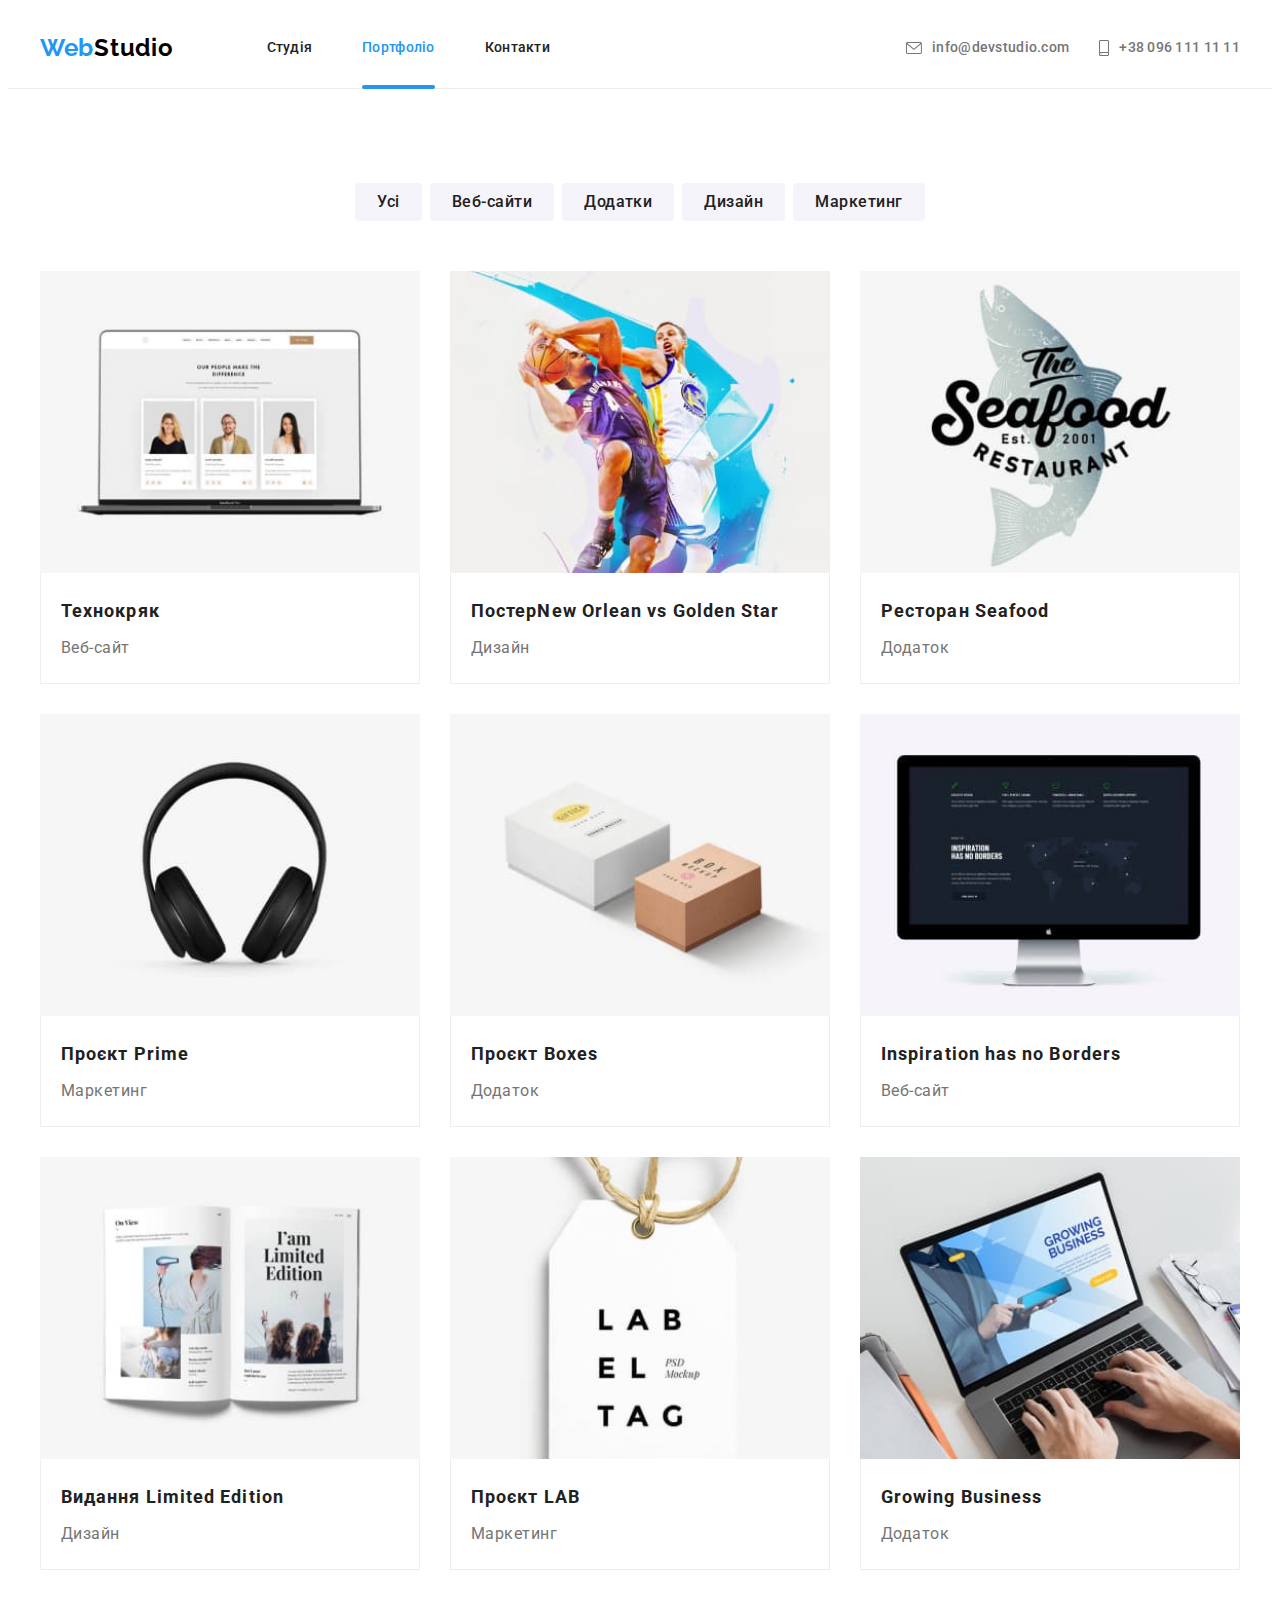
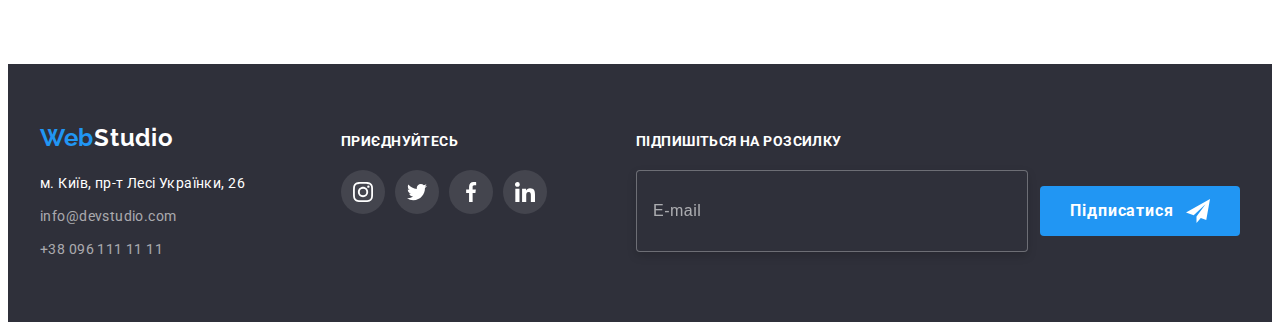
==== portfolio.html @ 256173c6 "адаптив без портфоліо" ====
<!DOCTYPE html>
<html lang="uk">
  <head>
    <meta charset="UTF-8" />
    <meta http-equiv="X-UA-Compatible" content="IE=edge" />
    <meta name="viewport" content="width=device-width, initial-scale=1.0" />
    <title>Студія</title>
    <link rel="preconnect" href="https://fonts.googleapis.com" />
    <link rel="preconnect" href="https://fonts.gstatic.com" crossorigin />
    <link
      href="https://fonts.googleapis.com/css2?family=Raleway:wght@700&family=Roboto:wght@400;500;700;900&display=swap"
      rel="stylesheet"
    />
    <link
      rel="stylesheet"
      href="https://cdnjs.cloudflare.com/ajax/libs/modern-normalize/1.1.0/modern-normalize.min.css"
      integrity="sha512-wpPYUAdjBVSE4KJnH1VR1HeZfpl1ub8YT/NKx4PuQ5NmX2tKuGu6U/JRp5y+Y8XG2tV+wKQpNHVUX03MfMFn9Q=="
      crossorigin="anonymous"
      referrerpolicy="no-referrer"
    />
    <link rel="stylesheet" href="./css/main.min.css" />
  </head>
  <body>
    <header class="header">
      <div class="container flex-container">
        <nav class="navigation">
          <a class="logo navigation__logo link" href="./index.html" lang="en"
            >Web<span class="logo__word logo__word--black">Studio</span>
          </a>
          <ul class="menu list">
            <li class="menu__item">
              <a class="menu__link link" href="./index.html">Студія</a>
            </li>
            <li class="menu__item">
              <a class="menu__link link current" href="./portfolio.html"
                >Портфоліо</a
              >
            </li>
            <li class="menu__item">
              <a class="menu__link link" href="#">Контакти</a>
            </li>
          </ul>
        </nav>
        <ul class="contacts header__contacts list">
          <li class="contacts__item">
            <a
              class="contacts__link link flex-container"
              href="mailto:info@devstudio.com"
            >
              <svg class="contacts__icon" width="16" height="12">
                <use href="./images/symbol-defs.svg#icon-email"></use>
              </svg>
              info@devstudio.com</a
            >
          </li>
          <li class="contacts__item">
            <a
              class="contacts__link link flex-container"
              href="tel:+380961111111"
            >
              <svg class="contacts__icon" width="10" height="16">
                <use href="./images/symbol-defs.svg#icon-tel"></use>
              </svg>
              +38 096 111 11 11</a
            >
          </li>
        </ul>
        <button type="button" class="mobile-btn-open" data-menu-open>
          <svg class="mobile-btn-icon" width="24" height="16">
            <use href="./images/symbol-defs.svg#icon-mobile-menu"></use>
          </svg>
        </button>
      </div>
      <div class="mobile-backdrop is-hidden" data-menu>
        <div class="mobile-container">
          <button type="button" class="mobile-btn-close" data-menu-close>
            <svg class="mobile-btn-icon" width="19" height="19">
              <use href="./images/symbol-defs.svg#icon-mobile-close"></use>
            </svg>
          </button>
          <div class="mobile-top">
            <ul class="mobile-menu list">
              <li class="mobile-menu__item">
                <a class="mobile-menu__link link" href="./index.html">Студія</a>
              </li>
              <li class="mobile-menu__item">
                <a
                  class="mobile-menu__link link current"
                  href="./portfolio.html"
                  >Портфоліо</a
                >
              </li>
              <li class="mobile-menu__item">
                <a class="mobile-menu__link link" href="#">Контакти</a>
              </li>
            </ul>
          </div>
          <div class="mobile-botton">
            <ul class="mobile-contacts list">
              <li class="mobile-contacts__item">
                <a class="mobile-contacts__tel link" href="tel:+380961111111"
                  >+38 096 111 11 11</a
                >
              </li>
              <li class="mobile-contacts__item">
                <a
                  class="mobile-contacts__email link"
                  href="mailto:info@devstudio.com"
                  >info@devstudio.com</a
                >
              </li>
            </ul>
            <ul class="mobile-soc list">
              <li class="mobile-soc__item">
                <a class="mobile-soc__link link" href="#">Instagram</a>
              </li>
              <li class="mobile-soc__item">
                <a class="mobile-soc__link link" href="#">Twitter</a>
              </li>
              <li class="mobile-soc__item">
                <a class="mobile-soc__link link" href="#">Facebook</a>
              </li>
              <li class="mobile-soc__item">
                <a class="mobile-soc__link link" href="#">LinkedIn</a>
              </li>
            </ul>
          </div>
        </div>
      </div>
    </header>
    <main>
      <section class="gallery">
        <div class="container">
          <h1 class="gallery__title visually-hidden">Галерея</h1>
          <ul class="gallery-items list flex-container">
            <li>
              <button class="gallery-items__btn" type="button">Усі</button>
            </li>
            <li>
              <button class="gallery-items__btn" type="button">
                Веб-сайти
              </button>
            </li>
            <li>
              <button class="gallery-items__btn" type="button">Додатки</button>
            </li>
            <li>
              <button class="gallery-items__btn" type="button">Дизайн</button>
            </li>
            <li>
              <button class="gallery-items__btn" type="button">
                Маркетинг
              </button>
            </li>
          </ul>
          <ul class="gallery-list list flex-container">
            <li class="gallery-list__item">
              <a class="gallery-list__link link" href="#">
                <div class="gallery-list__wrap">
                  <img
                    src="./images/img-technocrack.jpg"
                    alt="Веб-сайт Технокряк"
                    width="370"
                    height="294"
                  />
                  <p class="gallery-list__cover-text">
                    Ресурс пропонує комплексні пропозиції з різним рівнем
                    функціоналу та сервісів. Все це дозволить відвідувачу
                    отримати вичерпні відомості про компанію чи приватну особу.
                  </p>
                </div>
                <div class="content">
                  <h3 class="content__heading">Технокряк</h3>
                  <p class="content__text">Веб-сайт</p>
                </div>
              </a>
            </li>
            <li class="gallery-list__item">
              <a class="gallery-list__link link" href="">
                <div class="gallery-list__wrap">
                  <img
                    src="./images/img-poster.jpg"
                    alt="Постер New Orlean vs Golden Star"
                    width="370"
                    height="294"
                  />
                  <p class="gallery-list__cover-text">
                    Ресурс пропонує комплексні пропозиції з різним рівнем
                    функціоналу та сервісів. Все це дозволить відвідувачу
                    отримати вичерпні відомості про компанію чи приватну особу.
                  </p>
                </div>
                <div class="content">
                  <h3 class="content__heading">
                    Постер<span lang="en">New Orlean vs Golden Star</span>
                  </h3>
                  <p class="content__text">Дизайн</p>
                </div>
              </a>
            </li>
            <li class="gallery-list__item">
              <a class="gallery-list__link link" href="#">
                <div class="gallery-list__wrap">
                  <img
                    src="./images/img-seafood.jpg"
                    alt="Ресторан Seafood"
                    width="370"
                    height="294"
                  />
                  <p class="gallery-list__cover-text">
                    Ресурс пропонує комплексні пропозиції з різним рівнем
                    функціоналу та сервісів. Все це дозволить відвідувачу
                    отримати вичерпні відомості про компанію чи приватну особу.
                  </p>
                </div>
                <div class="content">
                  <h3 class="content__heading">
                    Ресторан <span lang="en">Seafood</span>
                  </h3>
                  <p class="content__text">Додаток</p>
                </div>
              </a>
            </li>
            <li class="gallery-list__item">
              <a class="gallery-list__link link" href="#">
                <div class="gallery-list__wrap">
                  <img
                    src="./images/img-prime.jpg"
                    alt="Проєкт Prime"
                    width="370"
                    height="294"
                  />
                  <p class="gallery-list__cover-text">
                    Ресурс пропонує комплексні пропозиції з різним рівнем
                    функціоналу та сервісів. Все це дозволить відвідувачу
                    отримати вичерпні відомості про компанію чи приватну особу.
                  </p>
                </div>
                <div class="content">
                  <h3 class="content__heading">
                    Проєкт <span lang="en">Prime</span>
                  </h3>
                  <p class="content__text">Маркетинг</p>
                </div>
              </a>
            </li>
            <li class="gallery-list__item">
              <a class="gallery-list__link link" href="#">
                <div class="gallery-list__wrap">
                  <img
                    src="./images/img-boxes.jpg"
                    alt="Проєкт Boxes"
                    width="370"
                    height="294"
                  />
                  <p class="gallery-list__cover-text">
                    Ресурс пропонує комплексні пропозиції з різним рівнем
                    функціоналу та сервісів. Все це дозволить відвідувачу
                    отримати вичерпні відомості про компанію чи приватну особу.
                  </p>
                </div>
                <div class="content">
                  <h3 class="content__heading">
                    Проєкт <span lang="en">Boxes</span>
                  </h3>
                  <p class="content__text">Додаток</p>
                </div>
              </a>
            </li>
            <li class="gallery-list__item">
              <a class="gallery-list__link link" href="#">
                <div class="gallery-list__wrap">
                  <img
                    src="./images/img-inspiration.jpg"
                    alt="Веб-сайт Inspiration has no Borders"
                    width="370"
                    height="294"
                  />
                  <p class="gallery-list__cover-text">
                    Ресурс пропонує комплексні пропозиції з різним рівнем
                    функціоналу та сервісів. Все це дозволить відвідувачу
                    отримати вичерпні відомості про компанію чи приватну особу.
                  </p>
                </div>
                <div class="content">
                  <h3 class="content__heading" lang="en">
                    Inspiration has no Borders
                  </h3>
                  <p class="content__text">Веб-сайт</p>
                </div>
              </a>
            </li>
            <li class="gallery-list__item">
              <a class="gallery-list__link link" href="#">
                <div class="gallery-list__wrap">
                  <img
                    src="./images/img-limited-edition.jpg"
                    alt="Видання Limited Edition"
                    width="370"
                    height="294"
                  />
                  <p class="gallery-list__cover-text">
                    Ресурс пропонує комплексні пропозиції з різним рівнем
                    функціоналу та сервісів. Все це дозволить відвідувачу
                    отримати вичерпні відомості про компанію чи приватну особу.
                  </p>
                </div>
                <div class="content">
                  <h3 class="content__heading">
                    Видання <span lang="en">Limited Edition</span>
                  </h3>
                  <p class="content__text">Дизайн</p>
                </div>
              </a>
            </li>
            <li class="gallery-list__item">
              <a class="gallery-list__link link" href="#">
                <div class="gallery-list__wrap">
                  <img
                    src="./images/img-lab.jpg"
                    alt="Проєкт LAB"
                    width="370"
                    height="294"
                  />
                  <p class="gallery-list__cover-text">
                    Ресурс пропонує комплексні пропозиції з різним рівнем
                    функціоналу та сервісів. Все це дозволить відвідувачу
                    отримати вичерпні відомості про компанію чи приватну особу.
                  </p>
                </div>
                <div class="content">
                  <h3 class="content__heading">
                    Проєкт <span lang="en">LAB</span>
                  </h3>
                  <p class="content__text">Маркетинг</p>
                </div>
              </a>
            </li>
            <li class="gallery-list__item">
              <a class="gallery-list__link link" href="#">
                <div class="gallery-list__wrap">
                  <img
                    src="./images/img-growing-business.jpg"
                    alt="Growing Business"
                    width="370"
                    height="294"
                  />
                  <p class="gallery-list__cover-text">
                    Ресурс пропонує комплексні пропозиції з різним рівнем
                    функціоналу та сервісів. Все це дозволить відвідувачу
                    отримати вичерпні відомості про компанію чи приватну особу.
                  </p>
                </div>
                <div class="content">
                  <h3 class="content__heading" lang="en">Growing Business</h3>
                  <p class="content__text">Додаток</p>
                </div>
              </a>
            </li>
          </ul>
        </div>
      </section>
    </main>

    <footer class="footer">
      <div class="container footer-container">
        <div class="footer-contacts">
          <a class="logo footer-logo link" href="./index.html" lang="en"
            >Web<span class="logo__word logo__word--white">Studio</span>
          </a>
          <address>
            <ul class="footer-list list">
              <li class="footer-list__item">
                <a
                  class="footer-list__address link"
                  href="https://goo.gl/maps/BTiQaYyB7gMG9SHp6"
                  target="_blank"
                  rel="noopener noreferrer nofollow"
                  >м. Київ, пр-т Лесі Українки, 26</a
                >
              </li>
              <li class="footer-list__item">
                <a
                  class="footer-list__link link"
                  href="mailto:info@devstudio.com"
                  >info@devstudio.com</a
                >
              </li>
              <li class="footer-list__item">
                <a class="footer-list__link link" href="tel:+380961111111"
                  >+38 096 111 11 11</a
                >
              </li>
            </ul>
          </address>
        </div>
        <div class="footer-soc">
          <h3 class="footer-soc__heading">Приєднуйтесь</h3>
          <ul class="soc list">
            <li class="soc__item">
              <a class="soc__link soc__link--white" href="#">
                <svg class="soc__icon" width="20" height="20">
                  <use href="./images/symbol-defs.svg#icon-instagram"></use>
                </svg>
              </a>
            </li>
            <li class="soc__item">
              <a class="soc__link soc__link--white" href="#">
                <svg class="soc__icon" width="20" height="20">
                  <use href="./images/symbol-defs.svg#icon-twitter"></use>
                </svg>
              </a>
            </li>
            <li class="soc__item">
              <a class="soc__link soc__link--white" href="#">
                <svg class="soc__icon" width="20" height="20">
                  <use href="./images/symbol-defs.svg#icon-facebook"></use>
                </svg>
              </a>
            </li>
            <li class="soc__item">
              <a class="soc__link soc__link--white" href="#">
                <svg class="soc__icon" width="20" height="20">
                  <use href="./images/symbol-defs.svg#icon-linkedin"></use>
                </svg>
              </a>
            </li>
          </ul>
        </div>
        <div class="footer-form">
          <form action="#">
            <label
              class="footer-form__heading footer-form__label"
              for="subscription-email"
              >Підпишіться на розсилку</label
            >
            <div class="subscription-wrap">
              <input
                class="subscription-wrap__input"
                type="text"
                name="subscription-email"
                id="subscription-email"
                placeholder="E-mail"
              />
              <button class="subscription-wrap__btn btn" type="submit">
                Підписатися
                <svg class="subscription-wrap__icon" width="24" height="24">
                  <use href="./images/symbol-defs.svg#icon-subscription"></use>
                </svg>
              </button>
            </div>
          </form>
        </div>
      </div>
    </footer>
  </body>
</html>
---- css/main.min.css ----
:root{--top-text-color: #212121;--text-color: #757575;--second-text-color: #ffffff;--accent-color: #2196f3;--second-background: #f5f4fa;--bg-gradient: linear-gradient(rgba(47, 48, 58, 0.4), rgba(47, 48, 58, 0.4))}.visually-hidden{position:absolute;white-space:nowrap;width:1px;height:1px;overflow:hidden;border:0;padding:0;clip:rect(0 0 0 0);-webkit-clip-path:inset(50%);clip-path:inset(50%);margin:-1px}p,h1,h2,h3,h4,h5,h6{margin:0}ul,ol{margin:0;padding-left:0}img{display:block;max-width:100%;height:auto;width:100%}body{font-family:"Roboto",sans-serif;background-color:var(--second-text-color)}.list{list-style:none}.link{text-decoration:none}.no-scroll{overflow:hidden}.container{width:100%;padding-left:15px;padding-right:15px;margin:0 auto}@media screen and (min-width: 480px){.container{width:480px}}@media screen and (min-width: 768px){.container{width:768px}}@media screen and (min-width: 1200px){.container{width:1200px}}.flex-container{display:flex;align-items:center}.section-title{margin-bottom:30px;font-size:36px;line-height:1.17;letter-spacing:0.03em;text-align:center;color:var(--top-text-color)}@media screen and (min-width: 1200px){.section-title{margin-bottom:50px}}.btn{font-family:inherit;font-weight:700;font-size:16px;line-height:1.88;letter-spacing:0.06em;text-align:center;cursor:pointer;border-radius:4px;border:none;color:var(--second-text-color);background-color:var(--accent-color);min-width:200px;height:50px;transition-property:background-color,box-shadow;transition-duration:250ms;transition-timing-function:cubic-bezier(0.4, 0, 0.2, 1)}.btn:focus,.btn:hover{color:var(--second-text-color);background-color:#188ce8;box-shadow:0px 4px 4px rgba(0,0,0,.15)}@media screen and (min-width: 1200px){.btn{min-width:216px}}.logo{font-family:"Raleway",sans-serif;font-weight:700;font-size:24px;line-height:1.17;letter-spacing:0.03em;color:var(--accent-color)}@media screen and (min-width: 768px){.navigation__logo{margin-right:88px}}@media screen and (min-width: 1200px){.navigation__logo{margin-right:93px}}.footer-logo{display:block;margin-bottom:20px}@media screen and (max-width: 1199px){.footer-logo{text-align:center}}.logo__word{transition-property:color;transition-duration:250ms;transition-timing-function:cubic-bezier(0.4, 0, 0.2, 1)}.logo:focus .logo__word,.logo:hover .logo__word{color:var(--accent-color)}.logo__word--black{color:#000}.logo__word--white{color:var(--second-text-color)}.soc{display:flex;justify-content:center;gap:10px}.soc__item{width:44px;height:44px}.soc__link{width:100%;height:100%;border-radius:50%;border:none;display:flex;align-items:center;justify-content:center;transition-property:background-color;transition-duration:250ms;transition-timing-function:cubic-bezier(0.4, 0, 0.2, 1)}.soc__link:hover,.soc__link:focus{background-color:var(--accent-color)}.soc__link--white{color:var(--second-text-color);background-color:rgba(255,255,255,.1)}.soc__link--gray{color:#afb1b8;transition-property:background-color,color;transition-duration:250ms;transition-timing-function:cubic-bezier(0.4, 0, 0.2, 1)}.soc__link--gray:hover,.soc__link--gray:focus{color:var(--second-text-color);background-color:var(--accent-color)}.soc__icon{fill:currentColor}.gallery-items__btn{padding:6px 22px;font-family:inherit;font-weight:500;font-size:16px;line-height:1.62;letter-spacing:0.03em;text-align:center;border:none;border-radius:4px;color:var(--top-text-color);background-color:var(--second-background);transition-property:color,background-color,box-shadow;transition-duration:250ms;transition-timing-function:cubic-bezier(0.4, 0, 0.2, 1)}.gallery-items__btn:focus,.gallery-items__btn:hover{color:var(--second-text-color);background:var(--accent-color);box-shadow:0px 3px 1px rgba(0,0,0,.1),0px 1px 2px rgba(0,0,0,.08),0px 2px 2px rgba(0,0,0,.12)}.backdrop{position:fixed;top:0;left:0;width:100%;height:100%;background-color:rgba(0,0,0,.2);transition:opacity 250ms cubic-bezier(0.4, 0, 0.2, 1),visibility 250ms cubic-bezier(0.4, 0, 0.2, 1);overflow-y:scroll}.modal{position:relative;width:100%;min-height:100%;padding:40px;background-color:var(--second-text-color);box-shadow:0px 1px 3px rgba(0,0,0,.12),0px 1px 1px rgba(0,0,0,.14),0px 2px 1px rgba(0,0,0,.2);border-radius:4px}@media screen and (max-width: 435px){.modal{padding:40px 15px}}@media screen and (min-width: 480px){.modal{position:absolute;top:50%;left:50%;padding:40px;transform:translate(-50%, -60%) scale(1);transition:transform 250ms cubic-bezier(0.4, 0, 0.2, 1);width:450px;min-height:609px}}@media screen and (min-width: 1200px){.modal{width:528px;min-height:581px}}.backdrop.is-hidden .modal{transform:translate(-50%, -50%) scale(0)}.modal-btn{position:absolute;right:8px;top:8px;display:flex;align-items:center;justify-content:center;padding:0;width:30px;height:30px;border:1px solid rgba(0,0,0,.1);border-radius:50%;background-color:var(--second-text-color);cursor:pointer;transition-property:border-color,color;transition-duration:250ms;transition-timing-function:cubic-bezier(0.4, 0, 0.2, 1)}.modal-btn:focus,.modal-btn:hover{border-color:var(--accent-color);color:var(--accent-color)}.modal-close-icon{fill:currentColor}.is-hidden{opacity:0;visibility:hidden;pointer-events:none}.modal-icon{position:absolute;left:12px;top:50%;transform:translateY(-50%);transition-property:fill;transition-duration:250ms;transition-timing-function:cubic-bezier(0.4, 0, 0.2, 1)}.modal-input:hover+.modal-icon,.modal-input:focus+.modal-icon{fill:var(--accent-color)}.modal-title{font-weight:700;font-size:20px;line-height:1.15;letter-spacing:0.03em;text-align:center;color:var(--top-text-color);margin-bottom:12px}.modal-field{margin-bottom:10px}.modal-label{display:block;margin-bottom:4px;font-weight:400;font-size:12px;line-height:1.17;letter-spacing:0.01em;line-height:1.17;color:var(--text-color)}.modal-wrap{position:relative}.modal-input{width:100%;height:40px;font-weight:400;font-size:12px;line-height:1.17;letter-spacing:0.01em;border:1px solid rgba(33,33,33,.2);border-radius:4px;padding-left:42px;outline:rgba(0,0,0,0);transition-property:border;transition-duration:250ms;transition-timing-function:cubic-bezier(0.4, 0, 0.2, 1)}.modal-input:hover,.modal-input:focus{border:1px solid var(--accent-color)}.modal-icon{fill:var(--top-text-color)}.modal-comment{display:block;width:100%;height:120px;font-weight:400;font-size:14px;line-height:1.14;letter-spacing:0.01em;padding:12px 16px;resize:none;border:1px solid rgba(33,33,33,.2);border-radius:4px;outline:rgba(0,0,0,0);transition-property:border;transition-duration:250ms;transition-timing-function:cubic-bezier(0.4, 0, 0.2, 1)}@media screen and (min-width: 1200px){.modal-comment{font-weight:400;font-size:12px;line-height:1.17;letter-spacing:0.01em}}.modal-comment:hover,.modal-comment:focus{border:1px solid var(--accent-color)}.modal-comment::-moz-placeholder{font-weight:400;font-size:14px;line-height:1.14;letter-spacing:0.01em;color:rgba(117,117,117,.5)}.modal-comment:-ms-input-placeholder{font-weight:400;font-size:14px;line-height:1.14;letter-spacing:0.01em;color:rgba(117,117,117,.5)}.modal-comment::placeholder{font-weight:400;font-size:14px;line-height:1.14;letter-spacing:0.01em;color:rgba(117,117,117,.5)}@media screen and (min-width: 1200px){.modal-comment::-moz-placeholder{font-weight:400;font-size:12px;line-height:1.17;letter-spacing:0.01em}.modal-comment:-ms-input-placeholder{font-weight:400;font-size:12px;line-height:1.17;letter-spacing:0.01em}.modal-comment::placeholder{font-weight:400;font-size:12px;line-height:1.17;letter-spacing:0.01em}}.modal-form-btn{font-family:inherit;font-weight:700;font-size:16px;line-height:1.88;letter-spacing:0.06em;display:flex;align-items:center;text-align:center;margin:0 auto;padding:10px 52px;color:var(--second-text-color);background-color:var(--accent-color);box-shadow:0px 4px 4px rgba(0,0,0,.15);border:none;border-radius:4px;cursor:pointer;transition-property:background-color;transition-duration:250ms;transition-timing-function:cubic-bezier(0.4, 0, 0.2, 1)}.modal-form-btn:hover,.modal-form-btn:focus{background-color:#188ce8}.modal-field-check{margin-top:20px;margin-bottom:30px}.modal-consent{font-weight:400;font-size:12px;line-height:1.17;letter-spacing:0.03em;color:var(--text-color);display:flex;align-items:center;justify-content:center}@media screen and (max-width: 435px){.modal-consent{font-weight:400;font-size:9px;line-height:1.17;letter-spacing:0.03em}}@media screen and (min-width: 1200px){.modal-consent{font-weight:400;font-size:14px;line-height:1.17;letter-spacing:0.01em}}.modal-consent span{width:16px;height:15px;border:2px solid #212121;border-radius:2px;display:flex;align-items:center;justify-content:center;margin-right:7px;fill:rgba(0,0,0,0);transition-property:background-color,border-color,fill;transition-duration:250ms;transition-timing-function:cubic-bezier(0.4, 0, 0.2, 1)}.modal-check:checked+.modal-consent span{background-color:var(--accent-color);border-color:rgba(0,0,0,0);fill:var(--second-text-color)}.modal-consent-link{color:var(--accent-color)}.header{border-bottom:1px solid #ececec}@media screen and (max-width: 767px){.header{padding:10px 0}}.navigation{display:flex;align-items:center}.menu,.contacts{display:none}@media screen and (min-width: 768px){.menu,.contacts{display:flex}}@media screen and (min-width: 768px){.menu{align-items:center;gap:50px}}@media screen and (min-width: 768px){.contacts{flex-direction:column;gap:10px}}@media screen and (min-width: 1200px){.contacts{flex-direction:row;align-items:center;gap:30px}}.header__contacts{margin-left:auto}.menu__link,.contacts__link{position:relative;font-weight:500;font-size:14px;line-height:1.14;letter-spacing:0.03em;font-weight:500;font-size:14px;line-height:1.14;letter-spacing:.02em}.menu__link{display:block;padding-top:32px;padding-bottom:32px;color:var(--top-text-color);transition-property:color;transition-duration:250ms;transition-timing-function:cubic-bezier(0.4, 0, 0.2, 1)}.menu__link:focus,.menu__link:hover,.current{color:var(--accent-color)}@media screen and (min-width: 768px){.current::after{content:"";position:absolute;bottom:-1px;left:0;width:100%;height:4px;border-radius:2px;background-color:var(--accent-color)}}.contacts__link{color:var(--text-color)}.contacts__link:focus,.contacts__link:hover{color:var(--accent-color)}@media screen and (min-width: 1200px){.contacts__link{justify-content:center;padding-top:32px;padding-bottom:32px}}.contacts__icon{margin-right:10px;fill:currentColor}.mobile-btn-open{display:flex;align-items:center;justify-content:center;margin-left:auto;padding:0;width:40px;height:40px;background-color:var(--second-text-color);color:var(--top-text-color);cursor:pointer;border:none;transition-property:color;transition-duration:250ms;transition-timing-function:cubic-bezier(0.4, 0, 0.2, 1)}@media screen and (min-width: 768px){.mobile-btn-open{display:none}}.mobile-btn-open:focus,.mobile-btn-open:hover{color:var(--accent-color)}.mobile-btn-icon{fill:currentColor}.mobile-backdrop{position:fixed;top:0;width:100vw;height:100%;z-index:1;background-color:var(--second-text-color);padding:48px 0;overflow-y:scroll}.mobile-container{width:100%;padding-left:40px;padding-right:40px;margin:0 auto;display:flex;height:100%;flex-direction:column;justify-content:space-between}@media screen and (max-width: 410px){.mobile-container{padding-left:15px;padding-right:15px}}@media screen and (min-width: 480px){.mobile-container{width:480px}}@media screen and (min-width: 768px){.mobile-container{width:768px}}@media screen and (min-width: 1200px){.mobile-container{width:1200px}}.mobile-btn-close{position:absolute;top:10px;right:15px;display:flex;align-items:center;justify-content:center;width:40px;height:40px;background-color:rgba(0,0,0,0);border:none;padding:0;cursor:pointer;transition-property:border-color,color;transition-duration:250ms;transition-timing-function:cubic-bezier(0.4, 0, 0.2, 1)}.mobile-btn-close:focus,.mobile-btn-close:hover{color:var(--accent-color)}.mobile-btn-icon{fill:currentColor}.mobile-menu{margin-bottom:64px}.mobile-menu__item:not(:last-child){margin-bottom:32px}.mobile-menu__link{font-weight:500;font-size:40px;line-height:1.18;letter-spacing:0.02em;color:var(--top-text-color)}.mobile-menu__link:focus,.mobile-menu__link:hover,.current{color:var(--accent-color)}.mobile-contacts{margin-bottom:64px}.mobile-contacts__item:not(:last-child){margin-bottom:32px}.mobile-contacts__tel{font-weight:500;font-size:34px;line-height:1.18;letter-spacing:0.02em;color:var(--accent-color)}@media screen and (max-width: 410px){.mobile-contacts__tel{font-weight:500;font-size:30px;line-height:1.18;letter-spacing:0.02em}}.mobile-contacts__email{font-weight:500;font-size:24px;line-height:1.17;letter-spacing:0.02em;color:var(--text-color)}.mobile-soc{display:flex;align-items:center;gap:20px;margin-bottom:auto}.mobile-soc__item{position:relative}.mobile-soc__item:not(:last-child)::before{content:"";position:absolute;right:-20px;bottom:50%;width:22px;height:0px;border:1px solid rgba(33,33,33,.2);transform:rotate(90deg)}.mobile-soc__link{font-weight:500;font-size:18px;line-height:1.22;letter-spacing:0.02em;color:var(--accent-color)}@media screen and (max-width: 410px){.mobile-soc__link{font-weight:500;font-size:14px;line-height:1.22;letter-spacing:0.02em}}.hero{margin-right:auto;margin-left:auto;padding-top:118px;padding-bottom:118px;background-image:var(--bg-gradient),url(../images/fon-hero-mobile.jpg);background-repeat:no-repeat;background-position:center;background-size:cover;text-align:center}@media(min-device-pixel-ratio: 2),(-webkit-min-device-pixel-ratio: 2),(min-resolution: 192dpi),(min-resolution: 2dppx){.hero{background-image:var(--bg-gradient),url(../images/fon-hero-mobile-2x.jpg)}}@media screen and (min-width: 768px){.hero{background-image:var(--bg-gradient),url(../images/fon-hero-tablet.jpg)}}@media screen and (min-width: 768px)and (min-device-pixel-ratio: 2),screen and (min-width: 768px)and (-webkit-min-device-pixel-ratio: 2),screen and (min-width: 768px)and (min-resolution: 192dpi),screen and (min-width: 768px)and (min-resolution: 2dppx){.hero{background-image:var(--bg-gradient),url(../images/fon-hero-tablet-2x.jpg)}}@media screen and (min-width: 1200px){.hero{max-width:1600px;padding-top:200px;padding-bottom:200px;background-image:var(--bg-gradient),url(../images/fon-hero-desk.jpg)}}@media screen and (min-width: 1200px)and (min-device-pixel-ratio: 2),screen and (min-width: 1200px)and (-webkit-min-device-pixel-ratio: 2),screen and (min-width: 1200px)and (min-resolution: 192dpi),screen and (min-width: 1200px)and (min-resolution: 2dppx){.hero{background-image:var(--bg-gradient),url(../images/fon-hero-desk-2x.jpg)}}.hero__title{margin:0 auto 30px auto;max-width:360px;font-weight:900;font-size:20px;line-height:1.62;letter-spacing:0.06em;text-transform:uppercase;color:var(--second-text-color)}@media screen and (min-width: 480px){.hero__title{font-size:26px}}@media screen and (min-width: 1200px){.hero__title{font-weight:900;font-size:44px;line-height:1.36;letter-spacing:0.06em;max-width:696px}}.features{padding-top:60px;padding-bottom:60px}@media screen and (min-width: 1200px){.features{padding-top:94px;padding-bottom:94px}}.attribute{flex-wrap:wrap;gap:30px;justify-content:center;align-items:flex-start}.attribute__item{width:100%}@media screen and (min-width: 768px){.attribute__item{flex-basis:calc((100% - 30px)/2)}}@media screen and (min-width: 1200px){.attribute__item{flex-basis:calc((100% - 90px)/4)}}.attribute__sprite{height:120px;margin-bottom:30px;background-color:var(--second-background);border-radius:4px;display:flex;justify-content:center;align-items:center}.attribute__heading{margin-bottom:10px;font-size:14px;line-height:1.14;letter-spacing:0.03em;text-transform:uppercase;color:var(--top-text-color)}@media screen and (max-width: 767px){.attribute__heading{text-align:center}}.attribute__text{font-size:14px;line-height:1.71;letter-spacing:0.03em;color:var(--text-color)}.activity{padding-bottom:94px}@media screen and (max-width: 1199px){.activity{display:none}}.activity-list{flex-wrap:wrap;gap:30px;justify-content:space-between}.activity-list__item{position:relative;flex-basis:calc((100% - 60px)/3)}.activity-list__thumd{position:absolute;bottom:0;width:100%;padding-top:27px;padding-bottom:27px;background-color:rgba(47,48,58,.8)}.activity-list__text{font-weight:700;font-size:14px;line-height:1.14;letter-spacing:0.03em;text-align:center;text-transform:uppercase;color:var(--second-text-color)}.team{padding-top:60px;padding-bottom:60px;background-color:var(--second-background)}@media screen and (min-width: 1200px){.team{padding-top:94px;padding-bottom:94px}}.team-list{flex-wrap:wrap;gap:30px;justify-content:space-between;align-items:flex-start}.team-list__item{padding-bottom:24px;width:100%;background-color:var(--second-text-color);box-shadow:0px 1px 3px rgba(0,0,0,.12),0px 1px 1px rgba(0,0,0,.14),0px 2px 1px rgba(0,0,0,.2);border-radius:0px 0px 4px 4px}@media screen and (min-width: 768px){.team-list__item{flex-basis:calc((100% - 30px)/2)}}@media screen and (min-width: 1200px){.team-list__item{flex-basis:calc((100% - 90px)/4);padding-bottom:30px}}.team-list__heading{margin-top:30px;font-weight:500;font-size:16px;line-height:1.19;letter-spacing:0.03em;text-align:center;color:var(--top-text-color)}.team-list__text{margin-top:10px;margin-bottom:16px;font-size:16px;line-height:1.19;letter-spacing:0.03em;text-align:center;color:var(--text-color)}.clients{padding-top:60px;padding-bottom:60px}@media screen and (min-width: 1200px){.clients{padding-top:94px;padding-bottom:94px}}.clients-list{display:flex;flex-wrap:wrap;gap:30px;align-items:center;justify-content:center}.clients-list__item{width:calc((100% - 30px)/2);height:92px}@media screen and (min-width: 768px){.clients-list__item{width:calc((100% - 60px)/3)}}@media screen and (min-width: 1200px){.clients-list__item{width:calc((100% - 150px)/6)}}.clients-list__link{display:flex;align-items:center;justify-content:center;width:100%;height:100%;border:1px solid #afb1b8;border-radius:4px;color:#afb1b8;transition-property:border,color;transition-duration:250ms;transition-timing-function:cubic-bezier(0.4, 0, 0.2, 1)}.clients-list__link:hover,.clients-list__link:focus{color:var(--accent-color);border:1px solid var(--accent-color)}.clients-list__icon{fill:currentColor}.footer{padding-top:60px;padding-bottom:60px;background-color:#2f303a}@media screen and (min-width: 768px){.footer-container{display:flex;flex-wrap:wrap;align-items:baseline;justify-content:center}}.footer-list__item{font-style:normal;font-weight:400;font-size:14px;line-height:1.71;letter-spacing:0.03em;margin:0 auto 9px auto;width:231px}.footer-list__item:last-child{margin-bottom:0}.footer-list__address{display:block;color:var(--second-text-color);transition-property:color;transition-duration:250ms;transition-timing-function:cubic-bezier(0.4, 0, 0.2, 1)}.footer-list__address:focus,.footer-list__address:hover{color:var(--accent-color)}@media screen and (max-width: 1199px){.footer-list__address{text-align:center}}.footer-list__link{display:block;color:rgba(255,255,255,.6);transition-property:color;transition-duration:250ms;transition-timing-function:cubic-bezier(0.4, 0, 0.2, 1)}.footer-list__link:focus,.footer-list__link:hover{color:var(--accent-color)}@media screen and (max-width: 1199px){.footer-list__link{text-align:center}}@media screen and (max-width: 767px){.footer-soc{margin-top:60px}}@media screen and (min-width: 768px){.footer-soc{margin-left:165px}}@media screen and (min-width: 1200px){.footer-soc{margin-left:70px}}.footer-soc__heading,.footer-form__heading{font-weight:700;font-size:14px;line-height:1.14;letter-spacing:0.03em;text-transform:uppercase;margin-bottom:20px;color:var(--second-text-color)}@media screen and (max-width: 1199px){.footer-soc__heading,.footer-form__heading{text-align:center}}@media screen and (max-width: 1199px){.footer-form{width:100%;margin-top:60px}}@media screen and (min-width: 1200px){.footer-form{margin-left:auto}}.footer-form__label{display:block}.subscription-wrap{width:100%;display:flex;flex-direction:column;justify-content:center;align-items:center;gap:20px}@media screen and (min-width: 1200px){.subscription-wrap{flex-direction:row;gap:12px}}.subscription-wrap__input{width:100%;height:50px;font-weight:400;font-size:16px;line-height:1.25;letter-spacing:0.03em;color:rgba(255,255,255,.6);padding:15px 16px;background:#2f303a;border:1px solid rgba(255,255,255,.3);filter:drop-shadow(0px 4px 4px rgba(0, 0, 0, 0.15));border-radius:4px;outline:rgba(0,0,0,0);transition-property:border-color;transition-duration:250ms;transition-timing-function:cubic-bezier(0.4, 0, 0.2, 1)}.subscription-wrap__input::-moz-placeholder{font-weight:400;font-size:16px;line-height:1.25;letter-spacing:.03em;color:rgba(255,255,255,.6)}.subscription-wrap__input:-ms-input-placeholder{font-weight:400;font-size:16px;line-height:1.25;letter-spacing:.03em;color:rgba(255,255,255,.6)}.subscription-wrap__input::placeholder{font-weight:400;font-size:16px;line-height:1.25;letter-spacing:.03em;color:rgba(255,255,255,.6)}.subscription-wrap__input:focus,.subscription-wrap__input:hover{border-color:var(--accent-color)}@media screen and (min-width: 768px){.subscription-wrap__input{width:450px}}@media screen and (min-width: 1200px){.subscription-wrap__input{width:358px}}.subscription-wrap__btn{min-width:200px;display:flex;justify-content:center;align-items:center;gap:12px}.subscription-wrap__icon{fill:var(--second-text-color)}.gallery{padding-top:94px;padding-bottom:94px}.gallery-items{justify-content:center;gap:8px;margin-bottom:50px}.gallery-list{flex-wrap:wrap;gap:30px;align-items:flex-start}.gallery-list__item{flex-basis:calc((100% - 60px)/3)}.gallery-list__link{display:block;transition-property:box-shadow;transition-duration:250ms;transition-timing-function:cubic-bezier(0.4, 0, 0.2, 1)}.gallery-list__link:hover,.gallery-list__link:focus{box-shadow:0px 1px 1px rgba(0,0,0,.12),0px 4px 4px rgba(0,0,0,.06),1px 4px 6px rgba(0,0,0,.16)}.gallery-list__wrap{position:relative;overflow:hidden}.gallery-list__cover-text{position:absolute;top:0;left:0;height:100%;padding:63px 24px;font-style:normal;font-weight:400;font-size:18px;line-height:1.56;letter-spacing:0.03em;color:var(--second-text-color);background-color:rgba(33,150,243,.9);transform:translateY(101%);transition:transform 250ms linear;overflow:auto}.gallery-list__link:hover .gallery-list__cover-text,.gallery-list__link:focus .gallery-list__cover-text{transform:translateY(0)}.content{padding:20px;border:1px solid #eee;border-top:none}.content__heading{max-width:370px;font-weight:700;font-size:18px;line-height:2;letter-spacing:0.06em;color:var(--top-text-color);transition-property:color;transition-duration:250ms;transition-timing-function:cubic-bezier(0.4, 0, 0.2, 1)}.content__heading:hover{color:var(--accent-color)}.content__text{max-width:370px;margin-top:4px;font-size:16px;line-height:1.88;letter-spacing:0.03em;color:var(--text-color);transition-property:color;transition-duration:250ms;transition-timing-function:cubic-bezier(0.4, 0, 0.2, 1)}.content__text:hover{color:var(--accent-color)}/*# sourceMappingURL=main.min.css.map */
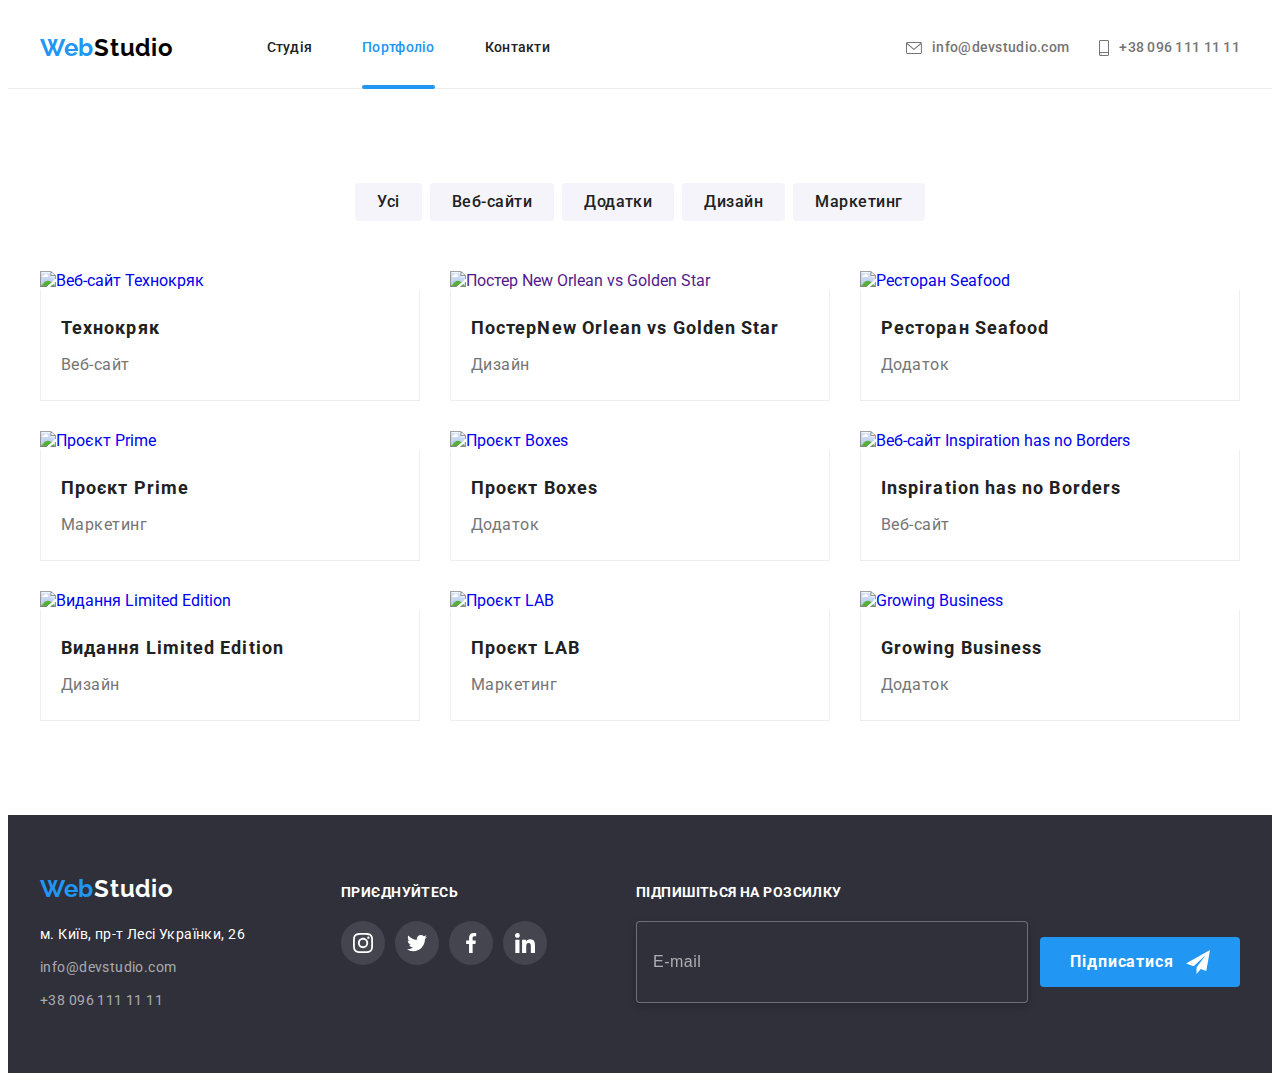
==== commit 878ea207: "скрыпт js для портфоліо" ====
--- a/portfolio.html
+++ b/portfolio.html
@@ -133,21 +133,21 @@
         <div class="container">
           <h1 class="gallery__title visually-hidden">Галерея</h1>
           <ul class="gallery-items list flex-container">
-            <li>
+            <li class="gallery-items__element">
               <button class="gallery-items__btn" type="button">Усі</button>
             </li>
-            <li>
+            <li class="gallery-items__element">
               <button class="gallery-items__btn" type="button">
                 Веб-сайти
               </button>
             </li>
-            <li>
+            <li class="gallery-items__element">
               <button class="gallery-items__btn" type="button">Додатки</button>
             </li>
-            <li>
+            <li class="gallery-items__element">
               <button class="gallery-items__btn" type="button">Дизайн</button>
             </li>
-            <li>
+            <li class="gallery-items__element">
               <button class="gallery-items__btn" type="button">
                 Маркетинг
               </button>
@@ -157,12 +157,34 @@
             <li class="gallery-list__item">
               <a class="gallery-list__link link" href="#">
                 <div class="gallery-list__wrap">
-                  <img
-                    src="./images/img-technocrack.jpg"
-                    alt="Веб-сайт Технокряк"
-                    width="370"
-                    height="294"
-                  />
+                  <picture>
+                    <source
+                      srcset="
+                        ./images/img-technocrack-desk.jpg    1x,
+                        ./images/img-technocrack-desk-2x.jpg 2x
+                      "
+                      media="(min-width: 1200px)"
+                    />
+                    <source
+                      srcset="
+                        ./images/img-technocrack-tablet.jpg    1x,
+                        ./images/img-technocrack-tablet-2x.jpg 2x
+                      "
+                      media="(min-width: 768px)"
+                    />
+                    <source
+                      srcset="
+                        ./images/img-technocrack-mobile.jpg    1x,
+                        ./images/img-technocrack-mobile-2x.jpg 2x
+                      "
+                      media="(max-width: 767px)"
+                    />
+                    <img
+                      src="./images/img-technocrack-desk.jpg"
+                      alt="Веб-сайт Технокряк"
+                      width="450"
+                    />
+                  </picture>
                   <p class="gallery-list__cover-text">
                     Ресурс пропонує комплексні пропозиції з різним рівнем
                     функціоналу та сервісів. Все це дозволить відвідувачу
@@ -178,12 +200,34 @@
             <li class="gallery-list__item">
               <a class="gallery-list__link link" href="">
                 <div class="gallery-list__wrap">
-                  <img
-                    src="./images/img-poster.jpg"
-                    alt="Постер New Orlean vs Golden Star"
-                    width="370"
-                    height="294"
-                  />
+                  <picture>
+                    <source
+                      srcset="
+                        ./images/img-poster-desk.jpg    1x,
+                        ./images/img-poster-desk-2x.jpg 2x
+                      "
+                      media="(min-width: 1200px)"
+                    />
+                    <source
+                      srcset="
+                        ./images/img-poster-tablet.jpg    1x,
+                        ./images/img-poster-tablet-2x.jpg 2x
+                      "
+                      media="(min-width: 768px)"
+                    />
+                    <source
+                      srcset="
+                        ./images/img-poster-mobile.jpg    1x,
+                        ./images/img-poster-mobile-2x.jpg 2x
+                      "
+                      media="(max-width: 767px)"
+                    />
+                    <img
+                      src="./images/img-poster-desk.jpg"
+                      alt="Постер New Orlean vs Golden Star"
+                      width="450"
+                    />
+                  </picture>
                   <p class="gallery-list__cover-text">
                     Ресурс пропонує комплексні пропозиції з різним рівнем
                     функціоналу та сервісів. Все це дозволить відвідувачу
@@ -201,12 +245,34 @@
             <li class="gallery-list__item">
               <a class="gallery-list__link link" href="#">
                 <div class="gallery-list__wrap">
-                  <img
-                    src="./images/img-seafood.jpg"
-                    alt="Ресторан Seafood"
-                    width="370"
-                    height="294"
-                  />
+                  <picture>
+                    <source
+                      srcset="
+                        ./images/img-seafood-desk.jpg    1x,
+                        ./images/img-seafood-desk-2x.jpg 2x
+                      "
+                      media="(min-width: 1200px)"
+                    />
+                    <source
+                      srcset="
+                        ./images/img-seafood-tablet.jpg    1x,
+                        ./images/img-seafood-tablet-2x.jpg 2x
+                      "
+                      media="(min-width: 768px)"
+                    />
+                    <source
+                      srcset="
+                        ./images/img-seafood-mobile.jpg    1x,
+                        ./images/img-seafood-mobile-2x.jpg 2x
+                      "
+                      media="(max-width: 767px)"
+                    />
+                    <img
+                      src="./images/img-seafood-desk.jpg"
+                      alt="Ресторан Seafood"
+                      width="450"
+                    />
+                  </picture>
                   <p class="gallery-list__cover-text">
                     Ресурс пропонує комплексні пропозиції з різним рівнем
                     функціоналу та сервісів. Все це дозволить відвідувачу
@@ -224,12 +290,34 @@
             <li class="gallery-list__item">
               <a class="gallery-list__link link" href="#">
                 <div class="gallery-list__wrap">
-                  <img
-                    src="./images/img-prime.jpg"
-                    alt="Проєкт Prime"
-                    width="370"
-                    height="294"
-                  />
+                  <picture>
+                    <source
+                      srcset="
+                        ./images/img-prime-desk.jpg    1x,
+                        ./images/img-prime-desk-2x.jpg 2x
+                      "
+                      media="(min-width: 1200px)"
+                    />
+                    <source
+                      srcset="
+                        ./images/img-prime-tablet.jpg    1x,
+                        ./images/img-prime-tablet-2x.jpg 2x
+                      "
+                      media="(min-width: 768px)"
+                    />
+                    <source
+                      srcset="
+                        ./images/img-prime-mobile.jpg    1x,
+                        ./images/img-prime-mobile-2x.jpg 2x
+                      "
+                      media="(max-width: 767px)"
+                    />
+                    <img
+                      src="./images/img-prime-desk.jpg"
+                      alt="Проєкт Prime"
+                      width="450"
+                    />
+                  </picture>
                   <p class="gallery-list__cover-text">
                     Ресурс пропонує комплексні пропозиції з різним рівнем
                     функціоналу та сервісів. Все це дозволить відвідувачу
@@ -247,12 +335,34 @@
             <li class="gallery-list__item">
               <a class="gallery-list__link link" href="#">
                 <div class="gallery-list__wrap">
-                  <img
-                    src="./images/img-boxes.jpg"
-                    alt="Проєкт Boxes"
-                    width="370"
-                    height="294"
-                  />
+                  <picture>
+                    <source
+                      srcset="
+                        ./images/img-boxes-desk.jpg    1x,
+                        ./images/img-boxes-desk-2x.jpg 2x
+                      "
+                      media="(min-width: 1200px)"
+                    />
+                    <source
+                      srcset="
+                        ./images/img-boxes-tablet.jpg    1x,
+                        ./images/img-boxes-tablet-2x.jpg 2x
+                      "
+                      media="(min-width: 768px)"
+                    />
+                    <source
+                      srcset="
+                        ./images/img-boxes-mobile.jpg    1x,
+                        ./images/img-boxes-mobile-2x.jpg 2x
+                      "
+                      media="(max-width: 767px)"
+                    />
+                    <img
+                      src="./images/img-boxes-desk.jpg"
+                      alt="Проєкт Boxes"
+                      width="450"
+                    />
+                  </picture>
                   <p class="gallery-list__cover-text">
                     Ресурс пропонує комплексні пропозиції з різним рівнем
                     функціоналу та сервісів. Все це дозволить відвідувачу
@@ -270,12 +380,34 @@
             <li class="gallery-list__item">
               <a class="gallery-list__link link" href="#">
                 <div class="gallery-list__wrap">
-                  <img
-                    src="./images/img-inspiration.jpg"
-                    alt="Веб-сайт Inspiration has no Borders"
-                    width="370"
-                    height="294"
-                  />
+                  <picture>
+                    <source
+                      srcset="
+                        ./images/img-inspiration-desk.jpg    1x,
+                        ./images/img-inspiration-desk-2x.jpg 2x
+                      "
+                      media="(min-width: 1200px)"
+                    />
+                    <source
+                      srcset="
+                        ./images/img-inspiration-tablet.jpg    1x,
+                        ./images/img-inspiration-tablet-2x.jpg 2x
+                      "
+                      media="(min-width: 768px)"
+                    />
+                    <source
+                      srcset="
+                        ./images/img-inspiration-mobile.jpg    1x,
+                        ./images/img-inspiration-mobile-2x.jpg 2x
+                      "
+                      media="(max-width: 767px)"
+                    />
+                    <img
+                      src="./images/img-inspiration-desk.jpg"
+                      alt="Веб-сайт Inspiration has no Borders"
+                      width="450"
+                    />
+                  </picture>
                   <p class="gallery-list__cover-text">
                     Ресурс пропонує комплексні пропозиції з різним рівнем
                     функціоналу та сервісів. Все це дозволить відвідувачу
@@ -293,12 +425,34 @@
             <li class="gallery-list__item">
               <a class="gallery-list__link link" href="#">
                 <div class="gallery-list__wrap">
-                  <img
-                    src="./images/img-limited-edition.jpg"
-                    alt="Видання Limited Edition"
-                    width="370"
-                    height="294"
-                  />
+                  <picture>
+                    <source
+                      srcset="
+                        ./images/img-limited-edition-desk.jpg    1x,
+                        ./images/img-limited-edition-desk-2x.jpg 2x
+                      "
+                      media="(min-width: 1200px)"
+                    />
+                    <source
+                      srcset="
+                        ./images/img-limited-edition-tablet.jpg    1x,
+                        ./images/img-limited-edition-tablet-2x.jpg 2x
+                      "
+                      media="(min-width: 768px)"
+                    />
+                    <source
+                      srcset="
+                        ./images/img-limited-edition-mobile.jpg    1x,
+                        ./images/img-limited-edition-mobile-2x.jpg 2x
+                      "
+                      media="(max-width: 767px)"
+                    />
+                    <img
+                      src="./images/img-limited-edition-desk.jpg"
+                      alt="Видання Limited Edition"
+                      width="450"
+                    />
+                  </picture>
                   <p class="gallery-list__cover-text">
                     Ресурс пропонує комплексні пропозиції з різним рівнем
                     функціоналу та сервісів. Все це дозволить відвідувачу
@@ -316,12 +470,34 @@
             <li class="gallery-list__item">
               <a class="gallery-list__link link" href="#">
                 <div class="gallery-list__wrap">
-                  <img
-                    src="./images/img-lab.jpg"
-                    alt="Проєкт LAB"
-                    width="370"
-                    height="294"
-                  />
+                  <picture>
+                    <source
+                      srcset="
+                        ./images/img-lab-desk.jpg    1x,
+                        ./images/img-lab-desk-2x.jpg 2x
+                      "
+                      media="(min-width: 1200px)"
+                    />
+                    <source
+                      srcset="
+                        ./images/img-lab-tablet.jpg    1x,
+                        ./images/img-lab-tablet-2x.jpg 2x
+                      "
+                      media="(min-width: 768px)"
+                    />
+                    <source
+                      srcset="
+                        ./images/img-lab-mobile.jpg    1x,
+                        ./images/img-lab-mobile-2x.jpg 2x
+                      "
+                      media="(max-width: 767px)"
+                    />
+                    <img
+                      src="./images/img-lab-desk.jpg"
+                      alt="Проєкт LAB"
+                      width="450"
+                    />
+                  </picture>
                   <p class="gallery-list__cover-text">
                     Ресурс пропонує комплексні пропозиції з різним рівнем
                     функціоналу та сервісів. Все це дозволить відвідувачу
@@ -339,12 +515,34 @@
             <li class="gallery-list__item">
               <a class="gallery-list__link link" href="#">
                 <div class="gallery-list__wrap">
-                  <img
-                    src="./images/img-growing-business.jpg"
-                    alt="Growing Business"
-                    width="370"
-                    height="294"
-                  />
+                  <picture>
+                    <source
+                      srcset="
+                        ./images/img-growing-business-desk.jpg    1x,
+                        ./images/img-growing-business-desk-2x.jpg 2x
+                      "
+                      media="(min-width: 1200px)"
+                    />
+                    <source
+                      srcset="
+                        ./images/img-growing-business-tablet.jpg    1x,
+                        ./images/img-growing-business-tablet-2x.jpg 2x
+                      "
+                      media="(min-width: 768px)"
+                    />
+                    <source
+                      srcset="
+                        ./images/img-growing-business-mobile.jpg    1x,
+                        ./images/img-growing-business-mobile-2x.jpg 2x
+                      "
+                      media="(max-width: 767px)"
+                    />
+                    <img
+                      src="./images/img-growing-business-desk.jpg"
+                      alt="Growing Business"
+                      width="450"
+                    />
+                  </picture>
                   <p class="gallery-list__cover-text">
                     Ресурс пропонує комплексні пропозиції з різним рівнем
                     функціоналу та сервісів. Все це дозволить відвідувачу
@@ -453,5 +651,6 @@
         </div>
       </div>
     </footer>
+    <script src="./js/menu.js"></script>
   </body>
 </html>
--- a/css/main.min.css
+++ b/css/main.min.css
@@ -1 +1 @@
-:root{--top-text-color: #212121;--text-color: #757575;--second-text-color: #ffffff;--accent-color: #2196f3;--second-background: #f5f4fa;--bg-gradient: linear-gradient(rgba(47, 48, 58, 0.4), rgba(47, 48, 58, 0.4))}.visually-hidden{position:absolute;white-space:nowrap;width:1px;height:1px;overflow:hidden;border:0;padding:0;clip:rect(0 0 0 0);-webkit-clip-path:inset(50%);clip-path:inset(50%);margin:-1px}p,h1,h2,h3,h4,h5,h6{margin:0}ul,ol{margin:0;padding-left:0}img{display:block;max-width:100%;height:auto;width:100%}body{font-family:"Roboto",sans-serif;background-color:var(--second-text-color)}.list{list-style:none}.link{text-decoration:none}.no-scroll{overflow:hidden}.container{width:100%;padding-left:15px;padding-right:15px;margin:0 auto}@media screen and (min-width: 480px){.container{width:480px}}@media screen and (min-width: 768px){.container{width:768px}}@media screen and (min-width: 1200px){.container{width:1200px}}.flex-container{display:flex;align-items:center}.section-title{margin-bottom:30px;font-size:36px;line-height:1.17;letter-spacing:0.03em;text-align:center;color:var(--top-text-color)}@media screen and (min-width: 1200px){.section-title{margin-bottom:50px}}.btn{font-family:inherit;font-weight:700;font-size:16px;line-height:1.88;letter-spacing:0.06em;text-align:center;cursor:pointer;border-radius:4px;border:none;color:var(--second-text-color);background-color:var(--accent-color);min-width:200px;height:50px;transition-property:background-color,box-shadow;transition-duration:250ms;transition-timing-function:cubic-bezier(0.4, 0, 0.2, 1)}.btn:focus,.btn:hover{color:var(--second-text-color);background-color:#188ce8;box-shadow:0px 4px 4px rgba(0,0,0,.15)}@media screen and (min-width: 1200px){.btn{min-width:216px}}.logo{font-family:"Raleway",sans-serif;font-weight:700;font-size:24px;line-height:1.17;letter-spacing:0.03em;color:var(--accent-color)}@media screen and (min-width: 768px){.navigation__logo{margin-right:88px}}@media screen and (min-width: 1200px){.navigation__logo{margin-right:93px}}.footer-logo{display:block;margin-bottom:20px}@media screen and (max-width: 1199px){.footer-logo{text-align:center}}.logo__word{transition-property:color;transition-duration:250ms;transition-timing-function:cubic-bezier(0.4, 0, 0.2, 1)}.logo:focus .logo__word,.logo:hover .logo__word{color:var(--accent-color)}.logo__word--black{color:#000}.logo__word--white{color:var(--second-text-color)}.soc{display:flex;justify-content:center;gap:10px}.soc__item{width:44px;height:44px}.soc__link{width:100%;height:100%;border-radius:50%;border:none;display:flex;align-items:center;justify-content:center;transition-property:background-color;transition-duration:250ms;transition-timing-function:cubic-bezier(0.4, 0, 0.2, 1)}.soc__link:hover,.soc__link:focus{background-color:var(--accent-color)}.soc__link--white{color:var(--second-text-color);background-color:rgba(255,255,255,.1)}.soc__link--gray{color:#afb1b8;transition-property:background-color,color;transition-duration:250ms;transition-timing-function:cubic-bezier(0.4, 0, 0.2, 1)}.soc__link--gray:hover,.soc__link--gray:focus{color:var(--second-text-color);background-color:var(--accent-color)}.soc__icon{fill:currentColor}.gallery-items__btn{padding:6px 22px;font-family:inherit;font-weight:500;font-size:16px;line-height:1.62;letter-spacing:0.03em;text-align:center;border:none;border-radius:4px;color:var(--top-text-color);background-color:var(--second-background);transition-property:color,background-color,box-shadow;transition-duration:250ms;transition-timing-function:cubic-bezier(0.4, 0, 0.2, 1)}.gallery-items__btn:focus,.gallery-items__btn:hover{color:var(--second-text-color);background:var(--accent-color);box-shadow:0px 3px 1px rgba(0,0,0,.1),0px 1px 2px rgba(0,0,0,.08),0px 2px 2px rgba(0,0,0,.12)}.backdrop{position:fixed;top:0;left:0;width:100%;height:100%;background-color:rgba(0,0,0,.2);transition:opacity 250ms cubic-bezier(0.4, 0, 0.2, 1),visibility 250ms cubic-bezier(0.4, 0, 0.2, 1);overflow-y:scroll}.modal{position:relative;width:100%;min-height:100%;padding:40px;background-color:var(--second-text-color);box-shadow:0px 1px 3px rgba(0,0,0,.12),0px 1px 1px rgba(0,0,0,.14),0px 2px 1px rgba(0,0,0,.2);border-radius:4px}@media screen and (max-width: 435px){.modal{padding:40px 15px}}@media screen and (min-width: 480px){.modal{position:absolute;top:50%;left:50%;padding:40px;transform:translate(-50%, -60%) scale(1);transition:transform 250ms cubic-bezier(0.4, 0, 0.2, 1);width:450px;min-height:609px}}@media screen and (min-width: 1200px){.modal{width:528px;min-height:581px}}.backdrop.is-hidden .modal{transform:translate(-50%, -50%) scale(0)}.modal-btn{position:absolute;right:8px;top:8px;display:flex;align-items:center;justify-content:center;padding:0;width:30px;height:30px;border:1px solid rgba(0,0,0,.1);border-radius:50%;background-color:var(--second-text-color);cursor:pointer;transition-property:border-color,color;transition-duration:250ms;transition-timing-function:cubic-bezier(0.4, 0, 0.2, 1)}.modal-btn:focus,.modal-btn:hover{border-color:var(--accent-color);color:var(--accent-color)}.modal-close-icon{fill:currentColor}.is-hidden{opacity:0;visibility:hidden;pointer-events:none}.modal-icon{position:absolute;left:12px;top:50%;transform:translateY(-50%);transition-property:fill;transition-duration:250ms;transition-timing-function:cubic-bezier(0.4, 0, 0.2, 1)}.modal-input:hover+.modal-icon,.modal-input:focus+.modal-icon{fill:var(--accent-color)}.modal-title{font-weight:700;font-size:20px;line-height:1.15;letter-spacing:0.03em;text-align:center;color:var(--top-text-color);margin-bottom:12px}.modal-field{margin-bottom:10px}.modal-label{display:block;margin-bottom:4px;font-weight:400;font-size:12px;line-height:1.17;letter-spacing:0.01em;line-height:1.17;color:var(--text-color)}.modal-wrap{position:relative}.modal-input{width:100%;height:40px;font-weight:400;font-size:12px;line-height:1.17;letter-spacing:0.01em;border:1px solid rgba(33,33,33,.2);border-radius:4px;padding-left:42px;outline:rgba(0,0,0,0);transition-property:border;transition-duration:250ms;transition-timing-function:cubic-bezier(0.4, 0, 0.2, 1)}.modal-input:hover,.modal-input:focus{border:1px solid var(--accent-color)}.modal-icon{fill:var(--top-text-color)}.modal-comment{display:block;width:100%;height:120px;font-weight:400;font-size:14px;line-height:1.14;letter-spacing:0.01em;padding:12px 16px;resize:none;border:1px solid rgba(33,33,33,.2);border-radius:4px;outline:rgba(0,0,0,0);transition-property:border;transition-duration:250ms;transition-timing-function:cubic-bezier(0.4, 0, 0.2, 1)}@media screen and (min-width: 1200px){.modal-comment{font-weight:400;font-size:12px;line-height:1.17;letter-spacing:0.01em}}.modal-comment:hover,.modal-comment:focus{border:1px solid var(--accent-color)}.modal-comment::-moz-placeholder{font-weight:400;font-size:14px;line-height:1.14;letter-spacing:0.01em;color:rgba(117,117,117,.5)}.modal-comment:-ms-input-placeholder{font-weight:400;font-size:14px;line-height:1.14;letter-spacing:0.01em;color:rgba(117,117,117,.5)}.modal-comment::placeholder{font-weight:400;font-size:14px;line-height:1.14;letter-spacing:0.01em;color:rgba(117,117,117,.5)}@media screen and (min-width: 1200px){.modal-comment::-moz-placeholder{font-weight:400;font-size:12px;line-height:1.17;letter-spacing:0.01em}.modal-comment:-ms-input-placeholder{font-weight:400;font-size:12px;line-height:1.17;letter-spacing:0.01em}.modal-comment::placeholder{font-weight:400;font-size:12px;line-height:1.17;letter-spacing:0.01em}}.modal-form-btn{font-family:inherit;font-weight:700;font-size:16px;line-height:1.88;letter-spacing:0.06em;display:flex;align-items:center;text-align:center;margin:0 auto;padding:10px 52px;color:var(--second-text-color);background-color:var(--accent-color);box-shadow:0px 4px 4px rgba(0,0,0,.15);border:none;border-radius:4px;cursor:pointer;transition-property:background-color;transition-duration:250ms;transition-timing-function:cubic-bezier(0.4, 0, 0.2, 1)}.modal-form-btn:hover,.modal-form-btn:focus{background-color:#188ce8}.modal-field-check{margin-top:20px;margin-bottom:30px}.modal-consent{font-weight:400;font-size:12px;line-height:1.17;letter-spacing:0.03em;color:var(--text-color);display:flex;align-items:center;justify-content:center}@media screen and (max-width: 435px){.modal-consent{font-weight:400;font-size:9px;line-height:1.17;letter-spacing:0.03em}}@media screen and (min-width: 1200px){.modal-consent{font-weight:400;font-size:14px;line-height:1.17;letter-spacing:0.01em}}.modal-consent span{width:16px;height:15px;border:2px solid #212121;border-radius:2px;display:flex;align-items:center;justify-content:center;margin-right:7px;fill:rgba(0,0,0,0);transition-property:background-color,border-color,fill;transition-duration:250ms;transition-timing-function:cubic-bezier(0.4, 0, 0.2, 1)}.modal-check:checked+.modal-consent span{background-color:var(--accent-color);border-color:rgba(0,0,0,0);fill:var(--second-text-color)}.modal-consent-link{color:var(--accent-color)}.header{border-bottom:1px solid #ececec}@media screen and (max-width: 767px){.header{padding:10px 0}}.navigation{display:flex;align-items:center}.menu,.contacts{display:none}@media screen and (min-width: 768px){.menu,.contacts{display:flex}}@media screen and (min-width: 768px){.menu{align-items:center;gap:50px}}@media screen and (min-width: 768px){.contacts{flex-direction:column;gap:10px}}@media screen and (min-width: 1200px){.contacts{flex-direction:row;align-items:center;gap:30px}}.header__contacts{margin-left:auto}.menu__link,.contacts__link{position:relative;font-weight:500;font-size:14px;line-height:1.14;letter-spacing:0.03em;font-weight:500;font-size:14px;line-height:1.14;letter-spacing:.02em}.menu__link{display:block;padding-top:32px;padding-bottom:32px;color:var(--top-text-color);transition-property:color;transition-duration:250ms;transition-timing-function:cubic-bezier(0.4, 0, 0.2, 1)}.menu__link:focus,.menu__link:hover,.current{color:var(--accent-color)}@media screen and (min-width: 768px){.current::after{content:"";position:absolute;bottom:-1px;left:0;width:100%;height:4px;border-radius:2px;background-color:var(--accent-color)}}.contacts__link{color:var(--text-color)}.contacts__link:focus,.contacts__link:hover{color:var(--accent-color)}@media screen and (min-width: 1200px){.contacts__link{justify-content:center;padding-top:32px;padding-bottom:32px}}.contacts__icon{margin-right:10px;fill:currentColor}.mobile-btn-open{display:flex;align-items:center;justify-content:center;margin-left:auto;padding:0;width:40px;height:40px;background-color:var(--second-text-color);color:var(--top-text-color);cursor:pointer;border:none;transition-property:color;transition-duration:250ms;transition-timing-function:cubic-bezier(0.4, 0, 0.2, 1)}@media screen and (min-width: 768px){.mobile-btn-open{display:none}}.mobile-btn-open:focus,.mobile-btn-open:hover{color:var(--accent-color)}.mobile-btn-icon{fill:currentColor}.mobile-backdrop{position:fixed;top:0;width:100vw;height:100%;z-index:1;background-color:var(--second-text-color);padding:48px 0;overflow-y:scroll}.mobile-container{width:100%;padding-left:40px;padding-right:40px;margin:0 auto;display:flex;height:100%;flex-direction:column;justify-content:space-between}@media screen and (max-width: 410px){.mobile-container{padding-left:15px;padding-right:15px}}@media screen and (min-width: 480px){.mobile-container{width:480px}}@media screen and (min-width: 768px){.mobile-container{width:768px}}@media screen and (min-width: 1200px){.mobile-container{width:1200px}}.mobile-btn-close{position:absolute;top:10px;right:15px;display:flex;align-items:center;justify-content:center;width:40px;height:40px;background-color:rgba(0,0,0,0);border:none;padding:0;cursor:pointer;transition-property:border-color,color;transition-duration:250ms;transition-timing-function:cubic-bezier(0.4, 0, 0.2, 1)}.mobile-btn-close:focus,.mobile-btn-close:hover{color:var(--accent-color)}.mobile-btn-icon{fill:currentColor}.mobile-menu{margin-bottom:64px}.mobile-menu__item:not(:last-child){margin-bottom:32px}.mobile-menu__link{font-weight:500;font-size:40px;line-height:1.18;letter-spacing:0.02em;color:var(--top-text-color)}.mobile-menu__link:focus,.mobile-menu__link:hover,.current{color:var(--accent-color)}.mobile-contacts{margin-bottom:64px}.mobile-contacts__item:not(:last-child){margin-bottom:32px}.mobile-contacts__tel{font-weight:500;font-size:34px;line-height:1.18;letter-spacing:0.02em;color:var(--accent-color)}@media screen and (max-width: 410px){.mobile-contacts__tel{font-weight:500;font-size:30px;line-height:1.18;letter-spacing:0.02em}}.mobile-contacts__email{font-weight:500;font-size:24px;line-height:1.17;letter-spacing:0.02em;color:var(--text-color)}.mobile-soc{display:flex;align-items:center;gap:20px;margin-bottom:auto}.mobile-soc__item{position:relative}.mobile-soc__item:not(:last-child)::before{content:"";position:absolute;right:-20px;bottom:50%;width:22px;height:0px;border:1px solid rgba(33,33,33,.2);transform:rotate(90deg)}.mobile-soc__link{font-weight:500;font-size:18px;line-height:1.22;letter-spacing:0.02em;color:var(--accent-color)}@media screen and (max-width: 410px){.mobile-soc__link{font-weight:500;font-size:14px;line-height:1.22;letter-spacing:0.02em}}.hero{margin-right:auto;margin-left:auto;padding-top:118px;padding-bottom:118px;background-image:var(--bg-gradient),url(../images/fon-hero-mobile.jpg);background-repeat:no-repeat;background-position:center;background-size:cover;text-align:center}@media(min-device-pixel-ratio: 2),(-webkit-min-device-pixel-ratio: 2),(min-resolution: 192dpi),(min-resolution: 2dppx){.hero{background-image:var(--bg-gradient),url(../images/fon-hero-mobile-2x.jpg)}}@media screen and (min-width: 768px){.hero{background-image:var(--bg-gradient),url(../images/fon-hero-tablet.jpg)}}@media screen and (min-width: 768px)and (min-device-pixel-ratio: 2),screen and (min-width: 768px)and (-webkit-min-device-pixel-ratio: 2),screen and (min-width: 768px)and (min-resolution: 192dpi),screen and (min-width: 768px)and (min-resolution: 2dppx){.hero{background-image:var(--bg-gradient),url(../images/fon-hero-tablet-2x.jpg)}}@media screen and (min-width: 1200px){.hero{max-width:1600px;padding-top:200px;padding-bottom:200px;background-image:var(--bg-gradient),url(../images/fon-hero-desk.jpg)}}@media screen and (min-width: 1200px)and (min-device-pixel-ratio: 2),screen and (min-width: 1200px)and (-webkit-min-device-pixel-ratio: 2),screen and (min-width: 1200px)and (min-resolution: 192dpi),screen and (min-width: 1200px)and (min-resolution: 2dppx){.hero{background-image:var(--bg-gradient),url(../images/fon-hero-desk-2x.jpg)}}.hero__title{margin:0 auto 30px auto;max-width:360px;font-weight:900;font-size:20px;line-height:1.62;letter-spacing:0.06em;text-transform:uppercase;color:var(--second-text-color)}@media screen and (min-width: 480px){.hero__title{font-size:26px}}@media screen and (min-width: 1200px){.hero__title{font-weight:900;font-size:44px;line-height:1.36;letter-spacing:0.06em;max-width:696px}}.features{padding-top:60px;padding-bottom:60px}@media screen and (min-width: 1200px){.features{padding-top:94px;padding-bottom:94px}}.attribute{flex-wrap:wrap;gap:30px;justify-content:center;align-items:flex-start}.attribute__item{width:100%}@media screen and (min-width: 768px){.attribute__item{flex-basis:calc((100% - 30px)/2)}}@media screen and (min-width: 1200px){.attribute__item{flex-basis:calc((100% - 90px)/4)}}.attribute__sprite{height:120px;margin-bottom:30px;background-color:var(--second-background);border-radius:4px;display:flex;justify-content:center;align-items:center}.attribute__heading{margin-bottom:10px;font-size:14px;line-height:1.14;letter-spacing:0.03em;text-transform:uppercase;color:var(--top-text-color)}@media screen and (max-width: 767px){.attribute__heading{text-align:center}}.attribute__text{font-size:14px;line-height:1.71;letter-spacing:0.03em;color:var(--text-color)}.activity{padding-bottom:94px}@media screen and (max-width: 1199px){.activity{display:none}}.activity-list{flex-wrap:wrap;gap:30px;justify-content:space-between}.activity-list__item{position:relative;flex-basis:calc((100% - 60px)/3)}.activity-list__thumd{position:absolute;bottom:0;width:100%;padding-top:27px;padding-bottom:27px;background-color:rgba(47,48,58,.8)}.activity-list__text{font-weight:700;font-size:14px;line-height:1.14;letter-spacing:0.03em;text-align:center;text-transform:uppercase;color:var(--second-text-color)}.team{padding-top:60px;padding-bottom:60px;background-color:var(--second-background)}@media screen and (min-width: 1200px){.team{padding-top:94px;padding-bottom:94px}}.team-list{flex-wrap:wrap;gap:30px;justify-content:space-between;align-items:flex-start}.team-list__item{padding-bottom:24px;width:100%;background-color:var(--second-text-color);box-shadow:0px 1px 3px rgba(0,0,0,.12),0px 1px 1px rgba(0,0,0,.14),0px 2px 1px rgba(0,0,0,.2);border-radius:0px 0px 4px 4px}@media screen and (min-width: 768px){.team-list__item{flex-basis:calc((100% - 30px)/2)}}@media screen and (min-width: 1200px){.team-list__item{flex-basis:calc((100% - 90px)/4);padding-bottom:30px}}.team-list__heading{margin-top:30px;font-weight:500;font-size:16px;line-height:1.19;letter-spacing:0.03em;text-align:center;color:var(--top-text-color)}.team-list__text{margin-top:10px;margin-bottom:16px;font-size:16px;line-height:1.19;letter-spacing:0.03em;text-align:center;color:var(--text-color)}.clients{padding-top:60px;padding-bottom:60px}@media screen and (min-width: 1200px){.clients{padding-top:94px;padding-bottom:94px}}.clients-list{display:flex;flex-wrap:wrap;gap:30px;align-items:center;justify-content:center}.clients-list__item{width:calc((100% - 30px)/2);height:92px}@media screen and (min-width: 768px){.clients-list__item{width:calc((100% - 60px)/3)}}@media screen and (min-width: 1200px){.clients-list__item{width:calc((100% - 150px)/6)}}.clients-list__link{display:flex;align-items:center;justify-content:center;width:100%;height:100%;border:1px solid #afb1b8;border-radius:4px;color:#afb1b8;transition-property:border,color;transition-duration:250ms;transition-timing-function:cubic-bezier(0.4, 0, 0.2, 1)}.clients-list__link:hover,.clients-list__link:focus{color:var(--accent-color);border:1px solid var(--accent-color)}.clients-list__icon{fill:currentColor}.footer{padding-top:60px;padding-bottom:60px;background-color:#2f303a}@media screen and (min-width: 768px){.footer-container{display:flex;flex-wrap:wrap;align-items:baseline;justify-content:center}}.footer-list__item{font-style:normal;font-weight:400;font-size:14px;line-height:1.71;letter-spacing:0.03em;margin:0 auto 9px auto;width:231px}.footer-list__item:last-child{margin-bottom:0}.footer-list__address{display:block;color:var(--second-text-color);transition-property:color;transition-duration:250ms;transition-timing-function:cubic-bezier(0.4, 0, 0.2, 1)}.footer-list__address:focus,.footer-list__address:hover{color:var(--accent-color)}@media screen and (max-width: 1199px){.footer-list__address{text-align:center}}.footer-list__link{display:block;color:rgba(255,255,255,.6);transition-property:color;transition-duration:250ms;transition-timing-function:cubic-bezier(0.4, 0, 0.2, 1)}.footer-list__link:focus,.footer-list__link:hover{color:var(--accent-color)}@media screen and (max-width: 1199px){.footer-list__link{text-align:center}}@media screen and (max-width: 767px){.footer-soc{margin-top:60px}}@media screen and (min-width: 768px){.footer-soc{margin-left:165px}}@media screen and (min-width: 1200px){.footer-soc{margin-left:70px}}.footer-soc__heading,.footer-form__heading{font-weight:700;font-size:14px;line-height:1.14;letter-spacing:0.03em;text-transform:uppercase;margin-bottom:20px;color:var(--second-text-color)}@media screen and (max-width: 1199px){.footer-soc__heading,.footer-form__heading{text-align:center}}@media screen and (max-width: 1199px){.footer-form{width:100%;margin-top:60px}}@media screen and (min-width: 1200px){.footer-form{margin-left:auto}}.footer-form__label{display:block}.subscription-wrap{width:100%;display:flex;flex-direction:column;justify-content:center;align-items:center;gap:20px}@media screen and (min-width: 1200px){.subscription-wrap{flex-direction:row;gap:12px}}.subscription-wrap__input{width:100%;height:50px;font-weight:400;font-size:16px;line-height:1.25;letter-spacing:0.03em;color:rgba(255,255,255,.6);padding:15px 16px;background:#2f303a;border:1px solid rgba(255,255,255,.3);filter:drop-shadow(0px 4px 4px rgba(0, 0, 0, 0.15));border-radius:4px;outline:rgba(0,0,0,0);transition-property:border-color;transition-duration:250ms;transition-timing-function:cubic-bezier(0.4, 0, 0.2, 1)}.subscription-wrap__input::-moz-placeholder{font-weight:400;font-size:16px;line-height:1.25;letter-spacing:.03em;color:rgba(255,255,255,.6)}.subscription-wrap__input:-ms-input-placeholder{font-weight:400;font-size:16px;line-height:1.25;letter-spacing:.03em;color:rgba(255,255,255,.6)}.subscription-wrap__input::placeholder{font-weight:400;font-size:16px;line-height:1.25;letter-spacing:.03em;color:rgba(255,255,255,.6)}.subscription-wrap__input:focus,.subscription-wrap__input:hover{border-color:var(--accent-color)}@media screen and (min-width: 768px){.subscription-wrap__input{width:450px}}@media screen and (min-width: 1200px){.subscription-wrap__input{width:358px}}.subscription-wrap__btn{min-width:200px;display:flex;justify-content:center;align-items:center;gap:12px}.subscription-wrap__icon{fill:var(--second-text-color)}.gallery{padding-top:94px;padding-bottom:94px}.gallery-items{justify-content:center;gap:8px;margin-bottom:50px}.gallery-list{flex-wrap:wrap;gap:30px;align-items:flex-start}.gallery-list__item{flex-basis:calc((100% - 60px)/3)}.gallery-list__link{display:block;transition-property:box-shadow;transition-duration:250ms;transition-timing-function:cubic-bezier(0.4, 0, 0.2, 1)}.gallery-list__link:hover,.gallery-list__link:focus{box-shadow:0px 1px 1px rgba(0,0,0,.12),0px 4px 4px rgba(0,0,0,.06),1px 4px 6px rgba(0,0,0,.16)}.gallery-list__wrap{position:relative;overflow:hidden}.gallery-list__cover-text{position:absolute;top:0;left:0;height:100%;padding:63px 24px;font-style:normal;font-weight:400;font-size:18px;line-height:1.56;letter-spacing:0.03em;color:var(--second-text-color);background-color:rgba(33,150,243,.9);transform:translateY(101%);transition:transform 250ms linear;overflow:auto}.gallery-list__link:hover .gallery-list__cover-text,.gallery-list__link:focus .gallery-list__cover-text{transform:translateY(0)}.content{padding:20px;border:1px solid #eee;border-top:none}.content__heading{max-width:370px;font-weight:700;font-size:18px;line-height:2;letter-spacing:0.06em;color:var(--top-text-color);transition-property:color;transition-duration:250ms;transition-timing-function:cubic-bezier(0.4, 0, 0.2, 1)}.content__heading:hover{color:var(--accent-color)}.content__text{max-width:370px;margin-top:4px;font-size:16px;line-height:1.88;letter-spacing:0.03em;color:var(--text-color);transition-property:color;transition-duration:250ms;transition-timing-function:cubic-bezier(0.4, 0, 0.2, 1)}.content__text:hover{color:var(--accent-color)}/*# sourceMappingURL=main.min.css.map */+:root{--top-text-color: #212121;--text-color: #757575;--second-text-color: #ffffff;--accent-color: #2196f3;--second-background: #f5f4fa;--bg-gradient: linear-gradient(rgba(47, 48, 58, 0.4), rgba(47, 48, 58, 0.4))}.visually-hidden{position:absolute;white-space:nowrap;width:1px;height:1px;overflow:hidden;border:0;padding:0;clip:rect(0 0 0 0);-webkit-clip-path:inset(50%);clip-path:inset(50%);margin:-1px}p,h1,h2,h3,h4,h5,h6{margin:0}ul,ol{margin:0;padding-left:0}img{display:block;max-width:100%;height:auto;width:100%}body{font-family:"Roboto",sans-serif;background-color:var(--second-text-color)}.list{list-style:none}.link{text-decoration:none}.no-scroll{overflow:hidden}.container{width:100%;padding-left:15px;padding-right:15px;margin:0 auto}@media screen and (min-width: 480px){.container{width:480px}}@media screen and (min-width: 768px){.container{width:768px}}@media screen and (min-width: 1200px){.container{width:1200px}}.flex-container{display:flex;align-items:center}.section-title{margin-bottom:30px;font-size:36px;line-height:1.17;letter-spacing:0.03em;text-align:center;color:var(--top-text-color)}@media screen and (min-width: 1200px){.section-title{margin-bottom:50px}}.mobile-btn-open{display:flex;align-items:center;justify-content:center;margin-left:auto;padding:0;width:40px;height:40px;background-color:var(--second-text-color);color:var(--top-text-color);cursor:pointer;border:none;transition-property:color;transition-duration:250ms;transition-timing-function:cubic-bezier(0.4, 0, 0.2, 1)}@media screen and (min-width: 768px){.mobile-btn-open{display:none}}.mobile-btn-open:focus,.mobile-btn-open:hover{color:var(--accent-color)}.mobile-btn-icon{fill:currentColor}.mobile-backdrop{position:fixed;top:0;width:100vw;height:100%;z-index:1;background-color:var(--second-text-color);padding:48px 0;overflow-y:scroll}.mobile-container{width:100%;padding-left:40px;padding-right:40px;margin:0 auto;display:flex;height:100%;flex-direction:column;justify-content:space-between}@media screen and (max-width: 410px){.mobile-container{padding-left:15px;padding-right:15px}}@media screen and (min-width: 480px){.mobile-container{width:480px}}@media screen and (min-width: 768px){.mobile-container{width:768px}}@media screen and (min-width: 1200px){.mobile-container{width:1200px}}.mobile-btn-close{position:absolute;top:10px;right:15px;display:flex;align-items:center;justify-content:center;width:40px;height:40px;background-color:rgba(0,0,0,0);border:none;padding:0;cursor:pointer;transition-property:border-color,color;transition-duration:250ms;transition-timing-function:cubic-bezier(0.4, 0, 0.2, 1)}.mobile-btn-close:focus,.mobile-btn-close:hover{color:var(--accent-color)}.mobile-btn-icon{fill:currentColor}.mobile-menu{margin-bottom:64px}.mobile-menu__item:not(:last-child){margin-bottom:32px}.mobile-menu__link{font-weight:500;font-size:40px;line-height:1.18;letter-spacing:0.02em;color:var(--top-text-color)}.mobile-menu__link:focus,.mobile-menu__link:hover,.current{color:var(--accent-color)}.mobile-contacts{margin-bottom:64px}.mobile-contacts__item:not(:last-child){margin-bottom:32px}.mobile-contacts__tel{font-weight:500;font-size:34px;line-height:1.18;letter-spacing:0.02em;color:var(--accent-color)}@media screen and (max-width: 410px){.mobile-contacts__tel{font-weight:500;font-size:30px;line-height:1.18;letter-spacing:0.02em}}.mobile-contacts__email{font-weight:500;font-size:24px;line-height:1.17;letter-spacing:0.02em;color:var(--text-color)}.mobile-soc{display:flex;align-items:center;gap:20px;margin-bottom:auto}.mobile-soc__item{position:relative}.mobile-soc__item:not(:last-child)::before{content:"";position:absolute;right:-20px;bottom:50%;width:22px;height:0px;border:1px solid rgba(33,33,33,.2);transform:rotate(90deg)}.mobile-soc__link{font-weight:500;font-size:18px;line-height:1.22;letter-spacing:0.02em;color:var(--accent-color)}@media screen and (max-width: 410px){.mobile-soc__link{font-weight:500;font-size:14px;line-height:1.22;letter-spacing:0.02em}}.btn{font-family:inherit;font-weight:700;font-size:16px;line-height:1.88;letter-spacing:0.06em;text-align:center;cursor:pointer;border-radius:4px;border:none;color:var(--second-text-color);background-color:var(--accent-color);min-width:200px;height:50px;transition-property:background-color,box-shadow;transition-duration:250ms;transition-timing-function:cubic-bezier(0.4, 0, 0.2, 1)}.btn:focus,.btn:hover{color:var(--second-text-color);background-color:#188ce8;box-shadow:0px 4px 4px rgba(0,0,0,.15)}@media screen and (min-width: 1200px){.btn{min-width:216px}}.logo{font-family:"Raleway",sans-serif;font-weight:700;font-size:24px;line-height:1.17;letter-spacing:0.03em;color:var(--accent-color)}@media screen and (min-width: 768px){.navigation__logo{margin-right:88px}}@media screen and (min-width: 1200px){.navigation__logo{margin-right:93px}}.footer-logo{display:block;margin-bottom:20px}@media screen and (max-width: 1199px){.footer-logo{text-align:center}}.logo__word{transition-property:color;transition-duration:250ms;transition-timing-function:cubic-bezier(0.4, 0, 0.2, 1)}.logo:focus .logo__word,.logo:hover .logo__word{color:var(--accent-color)}.logo__word--black{color:#000}.logo__word--white{color:var(--second-text-color)}.soc{display:flex;justify-content:center;gap:10px}.soc__item{width:44px;height:44px}.soc__link{width:100%;height:100%;border-radius:50%;border:none;display:flex;align-items:center;justify-content:center;transition-property:background-color;transition-duration:250ms;transition-timing-function:cubic-bezier(0.4, 0, 0.2, 1)}.soc__link:hover,.soc__link:focus{background-color:var(--accent-color)}.soc__link--white{color:var(--second-text-color);background-color:rgba(255,255,255,.1)}.soc__link--gray{color:#afb1b8;transition-property:background-color,color;transition-duration:250ms;transition-timing-function:cubic-bezier(0.4, 0, 0.2, 1)}.soc__link--gray:hover,.soc__link--gray:focus{color:var(--second-text-color);background-color:var(--accent-color)}.soc__icon{fill:currentColor}.gallery-items__btn{padding:6px 22px;font-family:inherit;font-weight:500;font-size:16px;line-height:1.62;letter-spacing:0.03em;text-align:center;border:none;border-radius:4px;color:var(--top-text-color);background-color:var(--second-background);transition-property:color,background-color,box-shadow;transition-duration:250ms;transition-timing-function:cubic-bezier(0.4, 0, 0.2, 1)}@media screen and (max-width: 380px){.gallery-items__btn{padding:6px 15px}}.gallery-items__btn:focus,.gallery-items__btn:hover{color:var(--second-text-color);background:var(--accent-color);box-shadow:0px 3px 1px rgba(0,0,0,.1),0px 1px 2px rgba(0,0,0,.08),0px 2px 2px rgba(0,0,0,.12)}.backdrop{position:fixed;top:0;left:0;width:100%;height:100%;background-color:rgba(0,0,0,.2);transition:opacity 250ms cubic-bezier(0.4, 0, 0.2, 1),visibility 250ms cubic-bezier(0.4, 0, 0.2, 1);overflow-y:scroll}.modal{position:relative;width:100%;min-height:609px;padding:40px;background-color:var(--second-text-color);box-shadow:0px 1px 3px rgba(0,0,0,.12),0px 1px 1px rgba(0,0,0,.14),0px 2px 1px rgba(0,0,0,.2);border-radius:4px}@media screen and (max-width: 435px){.modal{padding:40px 15px}}@media screen and (min-width: 480px){.modal{position:absolute;top:50%;left:50%;padding:40px;transform:translate(-50%, -60%) scale(1);transition:transform 250ms cubic-bezier(0.4, 0, 0.2, 1);width:450px}}@media screen and (min-width: 1200px){.modal{width:528px;min-height:581px}}.backdrop.is-hidden .modal{transform:translate(-50%, -50%) scale(0)}.modal-btn{position:absolute;right:8px;top:8px;display:flex;align-items:center;justify-content:center;padding:0;width:30px;height:30px;border:1px solid rgba(0,0,0,.1);border-radius:50%;background-color:var(--second-text-color);cursor:pointer;transition-property:border-color,color;transition-duration:250ms;transition-timing-function:cubic-bezier(0.4, 0, 0.2, 1)}.modal-btn:focus,.modal-btn:hover{border-color:var(--accent-color);color:var(--accent-color)}.modal-close-icon{fill:currentColor}.is-hidden{opacity:0;visibility:hidden;pointer-events:none}.modal-icon{position:absolute;left:12px;top:50%;transform:translateY(-50%);transition-property:fill;transition-duration:250ms;transition-timing-function:cubic-bezier(0.4, 0, 0.2, 1)}.modal-input:hover+.modal-icon,.modal-input:focus+.modal-icon{fill:var(--accent-color)}.modal-title{font-weight:700;font-size:20px;line-height:1.15;letter-spacing:0.03em;text-align:center;color:var(--top-text-color);margin-bottom:12px}.modal-field{margin-bottom:10px}.modal-label{display:block;margin-bottom:4px;font-weight:400;font-size:12px;line-height:1.17;letter-spacing:0.01em;line-height:1.17;color:var(--text-color)}.modal-wrap{position:relative}.modal-input{width:100%;height:40px;font-weight:400;font-size:12px;line-height:1.17;letter-spacing:0.01em;border:1px solid rgba(33,33,33,.2);border-radius:4px;padding-left:42px;outline:rgba(0,0,0,0);transition-property:border;transition-duration:250ms;transition-timing-function:cubic-bezier(0.4, 0, 0.2, 1)}.modal-input:hover,.modal-input:focus{border:1px solid var(--accent-color)}.modal-icon{fill:var(--top-text-color)}.modal-comment{display:block;width:100%;height:120px;font-weight:400;font-size:14px;line-height:1.14;letter-spacing:0.01em;padding:12px 16px;resize:none;border:1px solid rgba(33,33,33,.2);border-radius:4px;outline:rgba(0,0,0,0);transition-property:border;transition-duration:250ms;transition-timing-function:cubic-bezier(0.4, 0, 0.2, 1)}@media screen and (min-width: 1200px){.modal-comment{font-weight:400;font-size:12px;line-height:1.17;letter-spacing:0.01em}}.modal-comment:hover,.modal-comment:focus{border:1px solid var(--accent-color)}.modal-comment::-moz-placeholder{font-weight:400;font-size:14px;line-height:1.14;letter-spacing:0.01em;color:rgba(117,117,117,.5)}.modal-comment:-ms-input-placeholder{font-weight:400;font-size:14px;line-height:1.14;letter-spacing:0.01em;color:rgba(117,117,117,.5)}.modal-comment::placeholder{font-weight:400;font-size:14px;line-height:1.14;letter-spacing:0.01em;color:rgba(117,117,117,.5)}@media screen and (min-width: 1200px){.modal-comment::-moz-placeholder{font-weight:400;font-size:12px;line-height:1.17;letter-spacing:0.01em}.modal-comment:-ms-input-placeholder{font-weight:400;font-size:12px;line-height:1.17;letter-spacing:0.01em}.modal-comment::placeholder{font-weight:400;font-size:12px;line-height:1.17;letter-spacing:0.01em}}.modal-form-btn{font-family:inherit;font-weight:700;font-size:16px;line-height:1.88;letter-spacing:0.06em;display:flex;align-items:center;text-align:center;margin:0 auto;padding:10px 52px;color:var(--second-text-color);background-color:var(--accent-color);box-shadow:0px 4px 4px rgba(0,0,0,.15);border:none;border-radius:4px;cursor:pointer;transition-property:background-color;transition-duration:250ms;transition-timing-function:cubic-bezier(0.4, 0, 0.2, 1)}.modal-form-btn:hover,.modal-form-btn:focus{background-color:#188ce8}.modal-field-check{margin-top:20px;margin-bottom:30px}.modal-consent{font-weight:400;font-size:12px;line-height:1.17;letter-spacing:0.03em;color:var(--text-color);display:flex;align-items:center;justify-content:center}@media screen and (max-width: 435px){.modal-consent{font-weight:400;font-size:9px;line-height:1.17;letter-spacing:0.03em}}@media screen and (min-width: 1200px){.modal-consent{font-weight:400;font-size:14px;line-height:1.17;letter-spacing:0.01em}}.modal-consent span{width:16px;height:15px;border:2px solid #212121;border-radius:2px;display:flex;align-items:center;justify-content:center;margin-right:7px;fill:rgba(0,0,0,0);transition-property:background-color,border-color,fill;transition-duration:250ms;transition-timing-function:cubic-bezier(0.4, 0, 0.2, 1)}.modal-check:checked+.modal-consent span{background-color:var(--accent-color);border-color:rgba(0,0,0,0);fill:var(--second-text-color)}.modal-consent-link{color:var(--accent-color)}.header{border-bottom:1px solid #ececec}@media screen and (max-width: 767px){.header{padding:10px 0}}.navigation{display:flex;align-items:center}.menu,.contacts{display:none}@media screen and (min-width: 768px){.menu,.contacts{display:flex}}@media screen and (min-width: 768px){.menu{align-items:center;gap:50px}}@media screen and (min-width: 768px){.contacts{flex-direction:column;gap:10px}}@media screen and (min-width: 1200px){.contacts{flex-direction:row;align-items:center;gap:30px}}.header__contacts{margin-left:auto}.menu__link,.contacts__link{position:relative;font-weight:500;font-size:14px;line-height:1.14;letter-spacing:0.03em;font-weight:500;font-size:14px;line-height:1.14;letter-spacing:.02em}.menu__link{display:block;padding-top:32px;padding-bottom:32px;color:var(--top-text-color);transition-property:color;transition-duration:250ms;transition-timing-function:cubic-bezier(0.4, 0, 0.2, 1)}.menu__link:focus,.menu__link:hover,.current{color:var(--accent-color)}@media screen and (min-width: 768px){.current::after{content:"";position:absolute;bottom:-1px;left:0;width:100%;height:4px;border-radius:2px;background-color:var(--accent-color)}}.contacts__link{color:var(--text-color)}.contacts__link:focus,.contacts__link:hover{color:var(--accent-color)}@media screen and (min-width: 1200px){.contacts__link{justify-content:center;padding-top:32px;padding-bottom:32px}}.contacts__icon{margin-right:10px;fill:currentColor}.hero{margin-right:auto;margin-left:auto;padding-top:118px;padding-bottom:118px;background-image:var(--bg-gradient),url(../images/fon-hero-mobile.jpg);background-repeat:no-repeat;background-position:center;background-size:cover;text-align:center}@media(min-device-pixel-ratio: 2),(-webkit-min-device-pixel-ratio: 2),(min-resolution: 192dpi),(min-resolution: 2dppx){.hero{background-image:var(--bg-gradient),url(../images/fon-hero-mobile-2x.jpg)}}@media screen and (min-width: 480px){.hero{background-image:var(--bg-gradient),url(../images/fon-hero-tablet.jpg)}}@media screen and (min-width: 480px)and (min-device-pixel-ratio: 2),screen and (min-width: 480px)and (-webkit-min-device-pixel-ratio: 2),screen and (min-width: 480px)and (min-resolution: 192dpi),screen and (min-width: 480px)and (min-resolution: 2dppx){.hero{background-image:var(--bg-gradient),url(../images/fon-hero-tablet-2x.jpg)}}@media screen and (min-width: 768px){.hero{max-width:1600px;padding-top:200px;padding-bottom:200px;background-image:var(--bg-gradient),url(../images/fon-hero-desk.jpg)}}@media screen and (min-width: 768px)and (min-device-pixel-ratio: 2),screen and (min-width: 768px)and (-webkit-min-device-pixel-ratio: 2),screen and (min-width: 768px)and (min-resolution: 192dpi),screen and (min-width: 768px)and (min-resolution: 2dppx){.hero{background-image:var(--bg-gradient),url(../images/fon-hero-desk-2x.jpg)}}.hero__title{margin:0 auto 30px auto;max-width:360px;font-weight:900;font-size:20px;line-height:1.62;letter-spacing:0.06em;text-transform:uppercase;color:var(--second-text-color)}@media screen and (min-width: 480px){.hero__title{font-size:26px}}@media screen and (min-width: 1200px){.hero__title{font-weight:900;font-size:44px;line-height:1.36;letter-spacing:0.06em;max-width:696px}}.features{padding-top:60px;padding-bottom:60px}@media screen and (min-width: 1200px){.features{padding-top:94px;padding-bottom:94px}}.attribute{flex-wrap:wrap;gap:30px;justify-content:center;align-items:flex-start}.attribute__item{width:100%}@media screen and (min-width: 768px){.attribute__item{flex-basis:calc((100% - 30px)/2)}}@media screen and (min-width: 1200px){.attribute__item{flex-basis:calc((100% - 90px)/4)}}.attribute__sprite{height:120px;margin-bottom:30px;background-color:var(--second-background);border-radius:4px;display:flex;justify-content:center;align-items:center}.attribute__heading{margin-bottom:10px;font-size:14px;line-height:1.14;letter-spacing:0.03em;text-transform:uppercase;color:var(--top-text-color)}@media screen and (max-width: 767px){.attribute__heading{text-align:center}}.attribute__text{font-size:14px;line-height:1.71;letter-spacing:0.03em;color:var(--text-color)}.activity{padding-bottom:94px}@media screen and (max-width: 1199px){.activity{display:none}}.activity-list{flex-wrap:wrap;gap:30px;justify-content:space-between}.activity-list__item{position:relative;flex-basis:calc((100% - 60px)/3)}.activity-list__thumd{position:absolute;bottom:0;width:100%;padding-top:27px;padding-bottom:27px;background-color:rgba(47,48,58,.8)}.activity-list__text{font-weight:700;font-size:14px;line-height:1.14;letter-spacing:0.03em;text-align:center;text-transform:uppercase;color:var(--second-text-color)}.team{padding-top:60px;padding-bottom:60px;background-color:var(--second-background)}@media screen and (min-width: 1200px){.team{padding-top:94px;padding-bottom:94px}}.team-list{flex-wrap:wrap;gap:30px;justify-content:space-between;align-items:flex-start}.team-list__item{padding-bottom:24px;width:100%;background-color:var(--second-text-color);box-shadow:0px 1px 3px rgba(0,0,0,.12),0px 1px 1px rgba(0,0,0,.14),0px 2px 1px rgba(0,0,0,.2);border-radius:0px 0px 4px 4px}@media screen and (min-width: 768px){.team-list__item{flex-basis:calc((100% - 30px)/2)}}@media screen and (min-width: 1200px){.team-list__item{flex-basis:calc((100% - 90px)/4);padding-bottom:30px}}.team-list__heading{margin-top:30px;font-weight:500;font-size:16px;line-height:1.19;letter-spacing:0.03em;text-align:center;color:var(--top-text-color)}.team-list__text{margin-top:10px;margin-bottom:16px;font-size:16px;line-height:1.19;letter-spacing:0.03em;text-align:center;color:var(--text-color)}.clients{padding-top:60px;padding-bottom:60px}@media screen and (min-width: 1200px){.clients{padding-top:94px;padding-bottom:94px}}.clients-list{display:flex;flex-wrap:wrap;gap:30px;align-items:center;justify-content:center}.clients-list__item{width:calc((100% - 30px)/2);height:92px}@media screen and (min-width: 768px){.clients-list__item{width:calc((100% - 60px)/3)}}@media screen and (min-width: 1200px){.clients-list__item{width:calc((100% - 150px)/6)}}.clients-list__link{display:flex;align-items:center;justify-content:center;width:100%;height:100%;border:1px solid #afb1b8;border-radius:4px;color:#afb1b8;transition-property:border,color;transition-duration:250ms;transition-timing-function:cubic-bezier(0.4, 0, 0.2, 1)}.clients-list__link:hover,.clients-list__link:focus{color:var(--accent-color);border:1px solid var(--accent-color)}.clients-list__icon{fill:currentColor}.footer{padding-top:60px;padding-bottom:60px;background-color:#2f303a}@media screen and (min-width: 768px){.footer-container{display:flex;flex-wrap:wrap;align-items:baseline;justify-content:center}}.footer-list__item{font-style:normal;font-weight:400;font-size:14px;line-height:1.71;letter-spacing:0.03em;margin:0 auto 9px auto;width:231px}.footer-list__item:last-child{margin-bottom:0}.footer-list__address{display:block;color:var(--second-text-color);transition-property:color;transition-duration:250ms;transition-timing-function:cubic-bezier(0.4, 0, 0.2, 1)}.footer-list__address:focus,.footer-list__address:hover{color:var(--accent-color)}@media screen and (max-width: 1199px){.footer-list__address{text-align:center}}.footer-list__link{display:block;color:rgba(255,255,255,.6);transition-property:color;transition-duration:250ms;transition-timing-function:cubic-bezier(0.4, 0, 0.2, 1)}.footer-list__link:focus,.footer-list__link:hover{color:var(--accent-color)}@media screen and (max-width: 1199px){.footer-list__link{text-align:center}}@media screen and (max-width: 767px){.footer-soc{margin-top:60px}}@media screen and (min-width: 768px){.footer-soc{margin-left:165px}}@media screen and (min-width: 1200px){.footer-soc{margin-left:70px}}.footer-soc__heading,.footer-form__heading{font-weight:700;font-size:14px;line-height:1.14;letter-spacing:0.03em;text-transform:uppercase;margin-bottom:20px;color:var(--second-text-color)}@media screen and (max-width: 1199px){.footer-soc__heading,.footer-form__heading{text-align:center}}@media screen and (max-width: 1199px){.footer-form{width:100%;margin-top:60px}}@media screen and (min-width: 1200px){.footer-form{margin-left:auto}}.footer-form__label{display:block}.subscription-wrap{width:100%;display:flex;flex-direction:column;justify-content:center;align-items:center;gap:20px}@media screen and (min-width: 1200px){.subscription-wrap{flex-direction:row;gap:12px}}.subscription-wrap__input{width:100%;height:50px;font-weight:400;font-size:16px;line-height:1.25;letter-spacing:0.03em;color:rgba(255,255,255,.6);padding:15px 16px;background:#2f303a;border:1px solid rgba(255,255,255,.3);filter:drop-shadow(0px 4px 4px rgba(0, 0, 0, 0.15));border-radius:4px;outline:rgba(0,0,0,0);transition-property:border-color;transition-duration:250ms;transition-timing-function:cubic-bezier(0.4, 0, 0.2, 1)}.subscription-wrap__input::-moz-placeholder{font-weight:400;font-size:16px;line-height:1.25;letter-spacing:.03em;color:rgba(255,255,255,.6)}.subscription-wrap__input:-ms-input-placeholder{font-weight:400;font-size:16px;line-height:1.25;letter-spacing:.03em;color:rgba(255,255,255,.6)}.subscription-wrap__input::placeholder{font-weight:400;font-size:16px;line-height:1.25;letter-spacing:.03em;color:rgba(255,255,255,.6)}.subscription-wrap__input:focus,.subscription-wrap__input:hover{border-color:var(--accent-color)}@media screen and (min-width: 768px){.subscription-wrap__input{width:450px}}@media screen and (min-width: 1200px){.subscription-wrap__input{width:358px}}.subscription-wrap__btn{min-width:200px;display:flex;justify-content:center;align-items:center;gap:12px}.subscription-wrap__icon{fill:var(--second-text-color)}.gallery{padding-top:60px;padding-bottom:60px}@media screen and (min-width: 1200px){.gallery{padding-top:94px;padding-bottom:94px}}.gallery-items{margin-bottom:40px}@media screen and (max-width: 767px){.gallery-items{flex-wrap:wrap}}@media screen and (min-width: 768px){.gallery-items{justify-content:center;gap:8px;margin-bottom:50px}}@media screen and (max-width: 767px){.gallery-items__element:not(:nth-child(3n+1)){margin-left:8px}.gallery-items__element:nth-child(3){margin-right:40px}}@media screen and (max-width: 767px)and (max-width: 400px){.gallery-items__element:nth-child(3){margin-right:0}}@media screen and (max-width: 767px){.gallery-items__element:nth-child(-n+3){margin-bottom:15px}}.gallery-list{flex-wrap:wrap;gap:30px;align-items:flex-start}.gallery-list__item{flex-basis:100%}@media screen and (min-width: 768px){.gallery-list__item{flex-basis:calc((100% - 30px)/2)}}@media screen and (min-width: 1200px){.gallery-list__item{flex-basis:calc((100% - 60px)/3)}}.gallery-list__link{display:block;transition-property:box-shadow;transition-duration:250ms;transition-timing-function:cubic-bezier(0.4, 0, 0.2, 1)}.gallery-list__link:hover,.gallery-list__link:focus{box-shadow:0px 1px 1px rgba(0,0,0,.12),0px 4px 4px rgba(0,0,0,.06),1px 4px 6px rgba(0,0,0,.16)}.gallery-list__wrap{position:relative;overflow:hidden}.gallery-list__cover-text{position:absolute;top:0;left:0;height:100%;padding:63px 24px;font-style:normal;font-weight:400;font-size:18px;line-height:1.56;letter-spacing:0.03em;color:var(--second-text-color);background-color:rgba(33,150,243,.9);transform:translateY(101%);transition:transform 250ms linear;overflow:auto}.gallery-list__link:hover .gallery-list__cover-text,.gallery-list__link:focus .gallery-list__cover-text{transform:translateY(0)}.content{padding:20px;border:1px solid #eee;border-top:none}.content__heading{max-width:370px;font-weight:700;font-size:18px;line-height:2;letter-spacing:0.06em;color:var(--top-text-color);transition-property:color;transition-duration:250ms;transition-timing-function:cubic-bezier(0.4, 0, 0.2, 1)}.content__heading:hover{color:var(--accent-color)}.content__text{max-width:370px;margin-top:4px;font-size:16px;line-height:1.88;letter-spacing:0.03em;color:var(--text-color);transition-property:color;transition-duration:250ms;transition-timing-function:cubic-bezier(0.4, 0, 0.2, 1)}.content__text:hover{color:var(--accent-color)}/*# sourceMappingURL=main.min.css.map */